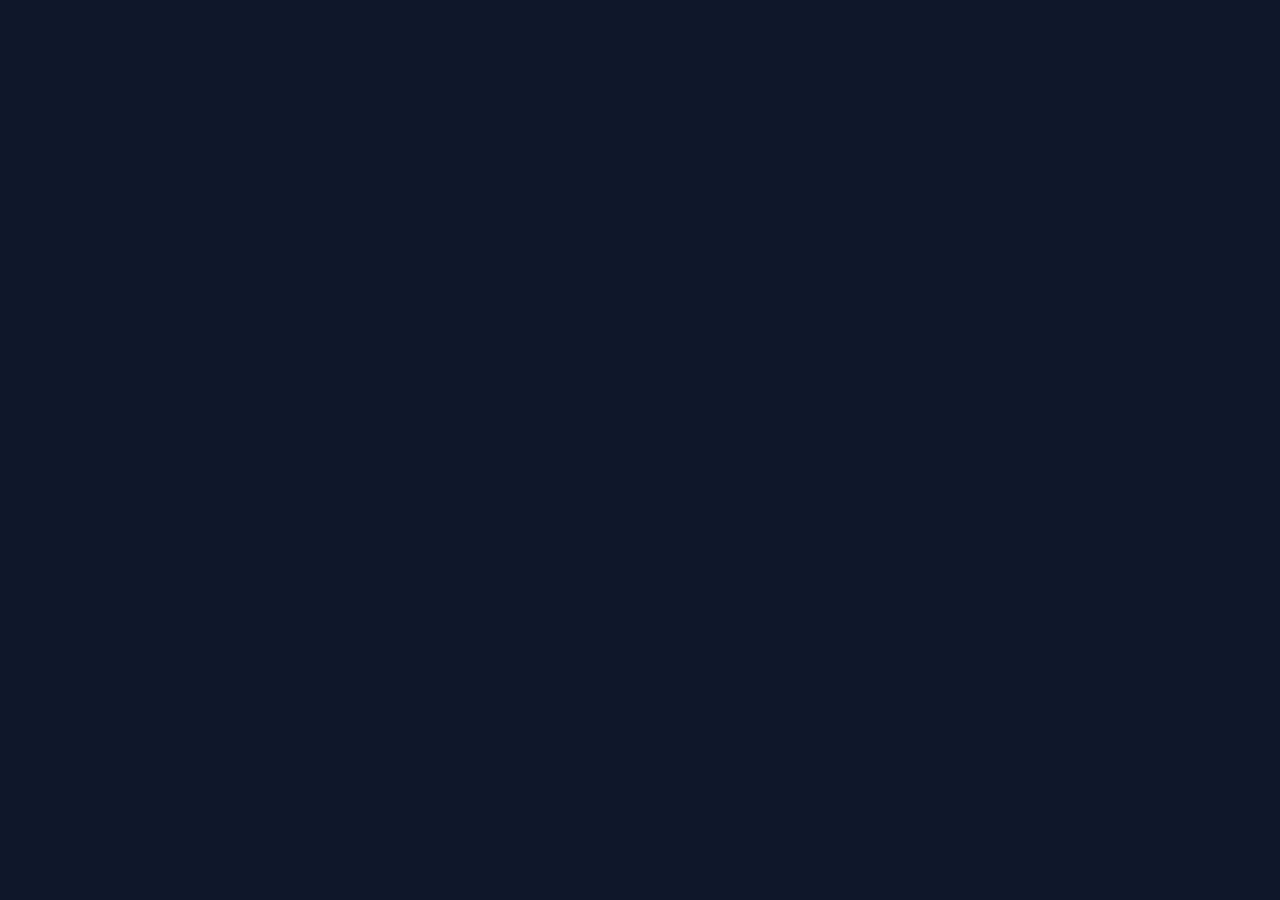
==== index.html @ af29a9bc "Update index.html" ====
<!DOCTYPE html>
<html lang="en">

<head>
    <meta charset="UTF-8">
    <meta name="viewport" content="width=device-width, initial-scale=1.0">
    <title>TechZone Pro Store | 2026 Edition</title>
    <!-- Google Fonts -->
    <link href="https://fonts.googleapis.com/css2?family=Inter:wght@300;400;600;800&display=swap" rel="stylesheet">
    
    <style>
        /* --- RESET & VARIABLES --- */
        :root {
            --primary: #38bdf8;
            --primary-dark: #0ea5e9;
            --bg-dark: #0f172a;
            --bg-card: #1e293b;
            --text-main: #f8fafc;
            --text-muted: #94a3b8;
            --danger: #ef4444;
            --success: #22c55e;
        }

        * {
            margin: 0;
            padding: 0;
            box-sizing: border-box;
            font-family: 'Inter', sans-serif;
        }

        body {
            background: var(--bg-dark);
            color: var(--text-main);
            line-height: 1.6;
        }

        /* --- HEADER --- */
        header {
            background: rgba(2, 6, 23, 0.95);
            padding: 15px 40px;
            display: flex;
            justify-content: space-between;
            align-items: center;
            position: sticky;
            top: 0;
            z-index: 1000;
            border-bottom: 1px solid #334155;
            backdrop-filter: blur(10px);
        }

        .logo {
            font-size: 28px;
            color: var(--primary);
            font-weight: 800;
            letter-spacing: -1px;
            text-transform: uppercase;
            cursor: pointer;
        }

        .nav-links {
            display: flex;
            gap: 20px;
        }

        nav button {
            background: none;
            border: none;
            color: var(--text-muted);
            font-size: 15px;
            cursor: pointer;
            transition: 0.3s;
            font-weight: 600;
        }

        nav button:hover, nav button.active {
            color: var(--primary);
        }

        .search-box {
            position: relative;
        }

        .search-box input {
            background: var(--bg-card);
            border: 1px solid #334155;
            padding: 10px 15px;
            border-radius: 20px;
            color: white;
            width: 250px;
            transition: 0.3s;
        }

        .search-box input:focus {
            outline: none;
            border-color: var(--primary);
            width: 300px;
        }

        .cart-icon {
            position: relative;
            cursor: pointer;
            font-size: 20px;
        }

        .cart-count {
            position: absolute;
            top: -8px;
            right: -10px;
            background: var(--primary);
            color: var(--bg-dark);
            font-size: 12px;
            font-weight: bold;
            padding: 2px 6px;
            border-radius: 50%;
        }

        /* --- CONTAINER --- */
        .container {
            padding: 40px;
            max-width: 1400px;
            margin: 0 auto;
        }

        .page {
            display: none;
            animation: fadeIn 0.5s ease;
        }

        .active {
            display: block;
        }

        @keyframes fadeIn {
            from { opacity: 0; transform: translateY(10px); }
            to { opacity: 1; transform: translateY(0); }
        }

        /* --- HERO SECTION --- */
        .hero {
            text-align: center;
            padding: 100px 20px;
            background: radial-gradient(circle at center, #1e293b 0%, #0f172a 70%);
            border-radius: 20px;
            margin-bottom: 40px;
        }

        .hero h1 {
            font-size: 60px;
            background: linear-gradient(to right, #38bdf8, #818cf8);
            -webkit-background-clip: text;
            -webkit-text-fill-color: transparent;
            margin-bottom: 20px;
        }

        .hero p {
            color: var(--text-muted);
            font-size: 18px;
            max-width: 600px;
            margin: 0 auto 30px;
        }

        .btn {
            background: var(--primary);
            color: var(--bg-dark);
            border: none;
            padding: 12px 30px;
            border-radius: 8px;
            cursor: pointer;
            font-weight: 700;
            font-size: 16px;
            transition: 0.3s;
            text-transform: uppercase;
        }

        .btn:hover {
            background: var(--primary-dark);
            transform: translateY(-2px);
            box-shadow: 0 10px 20px rgba(56, 189, 248, 0.2);
        }

        /* --- FILTERS --- */
        .filters {
            display: flex;
            gap: 15px;
            margin-bottom: 30px;
            justify-content: center;
            flex-wrap: wrap;
        }

        .filter-btn {
            background: var(--bg-card);
            border: 1px solid #334155;
            color: var(--text-muted);
            padding: 8px 20px;
            border-radius: 20px;
            cursor: pointer;
            transition: 0.3s;
        }

        .filter-btn:hover, .filter-btn.active {
            background: var(--primary);
            color: var(--bg-dark);
            border-color: var(--primary);
        }

        /* --- GRID & CARDS --- */
        .shop-grid {
            display: grid;
            grid-template-columns: repeat(auto-fill, minmax(280px, 1fr));
            gap: 30px;
        }

        .card {
            background: var(--bg-card);
            border-radius: 16px;
            overflow: hidden;
            border: 1px solid #334155;
            transition: 0.3s;
            position: relative;
            cursor: pointer;
        }

        .card:hover {
            transform: translateY(-10px);
            border-color: var(--primary);
            box-shadow: 0 20px 40px rgba(0,0,0,0.4);
        }

        .card-img-wrapper {
            height: 220px;
            overflow: hidden;
            background: #000;
        }

        .card img {
            width: 100%;
            height: 100%;
            object-fit: cover;
            transition: 0.5s;
        }

        .card:hover img {
            transform: scale(1.1);
        }

        .card-body {
            padding: 20px;
            text-align: left;
        }

        .card h3 {
            font-size: 18px;
            margin-bottom: 5px;
        }

        .card .category {
            font-size: 12px;
            color: var(--text-muted);
            text-transform: uppercase;
            letter-spacing: 1px;
            margin-bottom: 10px;
            display: block;
        }

        .card .price {
            color: var(--primary);
            font-size: 22px;
            font-weight: 700;
            margin-bottom: 15px;
            display: block;
        }

        .add-btn {
            width: 100%;
            padding: 10px;
            background: transparent;
            border: 1px solid var(--primary);
            color: var(--primary);
            border-radius: 8px;
            cursor: pointer;
            transition: 0.3s;
            font-weight: 600;
        }

        .add-btn:hover {
            background: var(--primary);
            color: var(--bg-dark);
        }

        /* --- CART PAGE --- */
        .cart-container {
            display: grid;
            grid-template-columns: 2fr 1fr;
            gap: 30px;
        }

        .cart-items {
            background: var(--bg-card);
            padding: 20px;
            border-radius: 12px;
        }

        .cart-item {
            display: flex;
            align-items: center;
            justify-content: space-between;
            padding: 15px 0;
            border-bottom: 1px solid #334155;
        }

        .cart-item:last-child {
            border-bottom: none;
        }

        .cart-item-info {
            display: flex;
            align-items: center;
            gap: 15px;
        }

        .cart-item-info img {
            width: 60px;
            height: 60px;
            object-fit: cover;
            border-radius: 8px;
        }

        .qty-controls {
            display: flex;
            align-items: center;
            gap: 10px;
            background: var(--bg-dark);
            padding: 5px;
            border-radius: 6px;
        }

        .qty-btn {
            background: var(--bg-card);
            border: none;
            color: white;
            width: 25px;
            height: 25px;
            border-radius: 4px;
            cursor: pointer;
        }

        .cart-summary {
            background: var(--bg-card);
            padding: 25px;
            border-radius: 12px;
            height: fit-content;
        }

        .summary-row {
            display: flex;
            justify-content: space-between;
            margin-bottom: 15px;
            font-size: 18px;
        }

        .total-row {
            font-size: 24px;
            font-weight: 800;
            color: var(--primary);
            border-top: 1px solid #334155;
            padding-top: 15px;
            margin-top: 15px;
        }

        /* --- CHECKOUT --- */
        .checkout-box {
            background: var(--bg-card);
            padding: 40px;
            border-radius: 16px;
            text-align: center;
            max-width: 500px;
            margin: 0 auto;
        }

        .qr-placeholder {
            width: 250px;
            height: 250px;
            background: white;
            margin: 20px auto;
            display: flex;
            align-items: center;
            justify-content: center;
            color: black;
            font-weight: bold;
            border-radius: 10px;
        }

        /* --- FORMS --- */
        .form-box {
            max-width: 400px;
            margin: 0 auto;
            background: var(--bg-card);
            padding: 40px;
            border-radius: 16px;
        }

        .form-box input {
            width: 100%;
            padding: 12px;
            margin: 10px 0;
            background: var(--bg-dark);
            border: 1px solid #334155;
            border-radius: 8px;
            color: white;
        }

        .form-box input:focus {
            outline: none;
            border-color: var(--primary);
        }

        /* --- FOOTER --- */
        footer {
            margin-top: 80px;
            background: #020617;
            padding: 60px 40px;
            border-top: 1px solid #334155;
        }

        .footer-content {
            display: grid;
            grid-template-columns: repeat(auto-fit, minmax(200px, 1fr));
            gap: 40px;
            max-width: 1400px;
            margin: 0 auto;
        }

        .footer-col h4 {
            color: var(--primary);
            margin-bottom: 20px;
        }

        .footer-col p, .footer-col a {
            color: var(--text-muted);
            margin-bottom: 10px;
            display: block;
            text-decoration: none;
        }

        .footer-col a:hover {
            color: var(--primary);
        }

        /* --- TOAST NOTIFICATION --- */
        .toast {
            position: fixed;
            bottom: 20px;
            right: 20px;
            background: var(--success);
            color: white;
            padding: 15px 25px;
            border-radius: 8px;
            box-shadow: 0 5px 15px rgba(0,0,0,0.3);
            transform: translateY(100px);
            transition: 0.3s;
            z-index: 2000;
        }

        .toast.show {
            transform: translateY(0);
        }

        /* --- PRODUCT MODAL --- */
        .modal {
            display: none;
            position: fixed;
            z-index: 2000;
            left: 0;
            top: 0;
            width: 100%;
            height: 100%;
            background-color: rgba(0,0,0,0.8);
            align-items: center;
            justify-content: center;
        }

        .modal-content {
            background: var(--bg-card);
            padding: 40px;
            border-radius: 16px;
            max-width: 800px;
            width: 90%;
            display: flex;
            gap: 30px;
            position: relative;
        }

        .close-modal {
            position: absolute;
            top: 15px;
            right: 20px;
            font-size: 30px;
            cursor: pointer;
            color: var(--text-muted);
        }

        .modal-img {
            width: 50%;
            height: 400px;
            object-fit: cover;
            border-radius: 12px;
        }

        .modal-info {
            width: 50%;
            display: flex;
            flex-direction: column;
            justify-content: center;
        }

        .modal-info h2 {
            font-size: 32px;
            margin-bottom: 10px;
        }

        .modal-info .price {
            font-size: 28px;
            color: var(--primary);
            font-weight: 700;
            margin-bottom: 20px;
        }

        .modal-info p {
            color: var(--text-muted);
            margin-bottom: 30px;
            line-height: 1.8;
        }

        /* --- RESPONSIVE --- */
        @media(max-width: 768px) {
            header {
                flex-direction: column;
                gap: 15px;
            }
            
            .nav-links {
                flex-wrap: wrap;
                justify-content: center;
            }

            .cart-container {
                grid
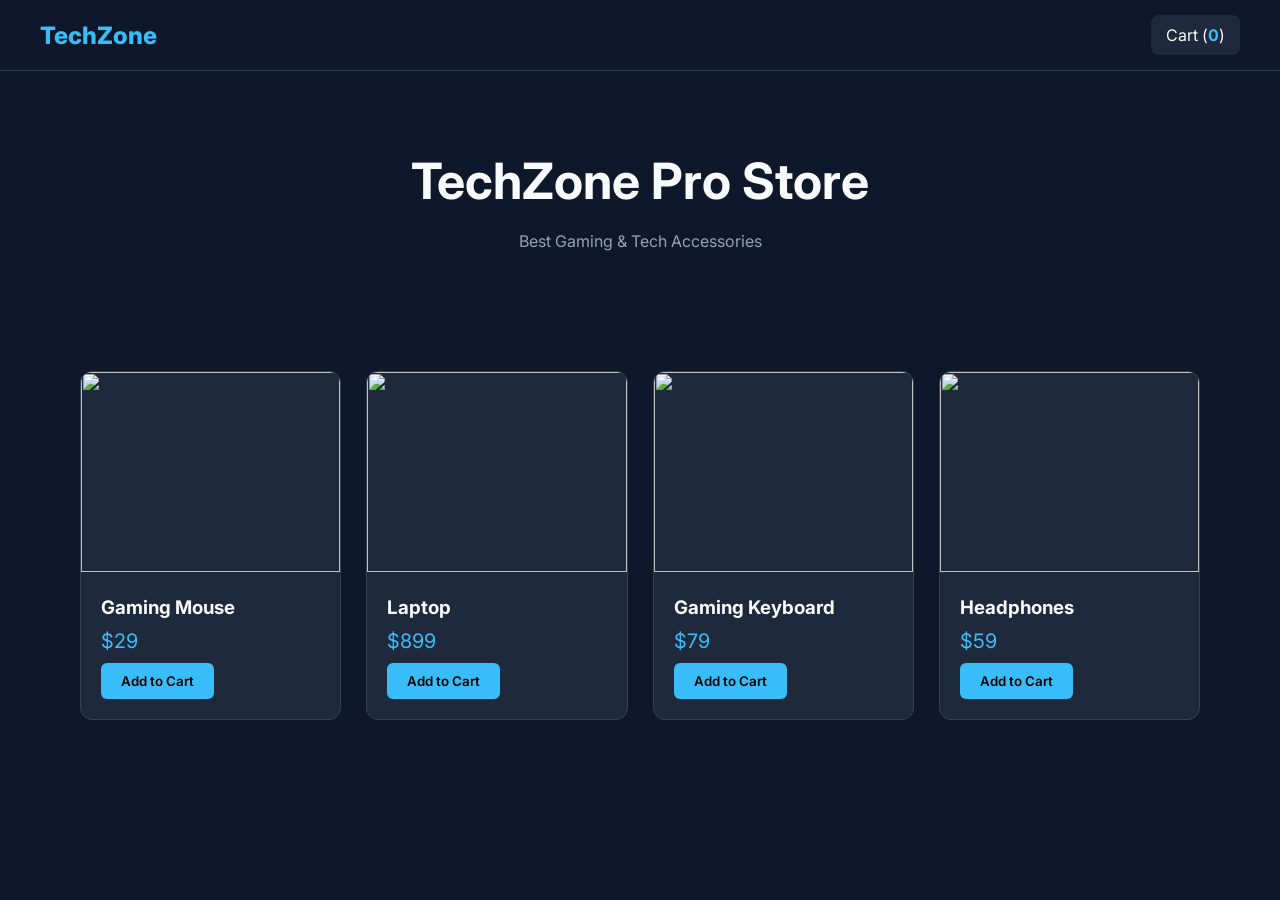
==== commit be941941: "Update index.html" ====
--- a/index.html
+++ b/index.html
@@ -1,547 +1,278 @@
 <!DOCTYPE html>
 <html lang="en">
-
 <head>
-    <meta charset="UTF-8">
-    <meta name="viewport" content="width=device-width, initial-scale=1.0">
-    <title>TechZone Pro Store | 2026 Edition</title>
-    <!-- Google Fonts -->
-    <link href="https://fonts.googleapis.com/css2?family=Inter:wght@300;400;600;800&display=swap" rel="stylesheet">
-    
-    <style>
-        /* --- RESET & VARIABLES --- */
-        :root {
-            --primary: #38bdf8;
-            --primary-dark: #0ea5e9;
-            --bg-dark: #0f172a;
-            --bg-card: #1e293b;
-            --text-main: #f8fafc;
-            --text-muted: #94a3b8;
-            --danger: #ef4444;
-            --success: #22c55e;
-        }
-
-        * {
-            margin: 0;
-            padding: 0;
-            box-sizing: border-box;
-            font-family: 'Inter', sans-serif;
-        }
-
-        body {
-            background: var(--bg-dark);
-            color: var(--text-main);
-            line-height: 1.6;
-        }
-
-        /* --- HEADER --- */
-        header {
-            background: rgba(2, 6, 23, 0.95);
-            padding: 15px 40px;
-            display: flex;
-            justify-content: space-between;
-            align-items: center;
-            position: sticky;
-            top: 0;
-            z-index: 1000;
-            border-bottom: 1px solid #334155;
-            backdrop-filter: blur(10px);
-        }
-
-        .logo {
-            font-size: 28px;
-            color: var(--primary);
-            font-weight: 800;
-            letter-spacing: -1px;
-            text-transform: uppercase;
-            cursor: pointer;
-        }
-
-        .nav-links {
-            display: flex;
-            gap: 20px;
-        }
-
-        nav button {
-            background: none;
-            border: none;
-            color: var(--text-muted);
-            font-size: 15px;
-            cursor: pointer;
-            transition: 0.3s;
-            font-weight: 600;
-        }
-
-        nav button:hover, nav button.active {
-            color: var(--primary);
-        }
-
-        .search-box {
-            position: relative;
-        }
-
-        .search-box input {
-            background: var(--bg-card);
-            border: 1px solid #334155;
-            padding: 10px 15px;
-            border-radius: 20px;
-            color: white;
-            width: 250px;
-            transition: 0.3s;
-        }
-
-        .search-box input:focus {
-            outline: none;
-            border-color: var(--primary);
-            width: 300px;
-        }
-
-        .cart-icon {
-            position: relative;
-            cursor: pointer;
-            font-size: 20px;
-        }
-
-        .cart-count {
-            position: absolute;
-            top: -8px;
-            right: -10px;
-            background: var(--primary);
-            color: var(--bg-dark);
-            font-size: 12px;
-            font-weight: bold;
-            padding: 2px 6px;
-            border-radius: 50%;
-        }
-
-        /* --- CONTAINER --- */
-        .container {
-            padding: 40px;
-            max-width: 1400px;
-            margin: 0 auto;
-        }
-
-        .page {
-            display: none;
-            animation: fadeIn 0.5s ease;
-        }
-
-        .active {
-            display: block;
-        }
-
-        @keyframes fadeIn {
-            from { opacity: 0; transform: translateY(10px); }
-            to { opacity: 1; transform: translateY(0); }
-        }
-
-        /* --- HERO SECTION --- */
-        .hero {
-            text-align: center;
-            padding: 100px 20px;
-            background: radial-gradient(circle at center, #1e293b 0%, #0f172a 70%);
-            border-radius: 20px;
-            margin-bottom: 40px;
-        }
-
-        .hero h1 {
-            font-size: 60px;
-            background: linear-gradient(to right, #38bdf8, #818cf8);
-            -webkit-background-clip: text;
-            -webkit-text-fill-color: transparent;
-            margin-bottom: 20px;
-        }
-
-        .hero p {
-            color: var(--text-muted);
-            font-size: 18px;
-            max-width: 600px;
-            margin: 0 auto 30px;
-        }
-
-        .btn {
-            background: var(--primary);
-            color: var(--bg-dark);
-            border: none;
-            padding: 12px 30px;
-            border-radius: 8px;
-            cursor: pointer;
-            font-weight: 700;
-            font-size: 16px;
-            transition: 0.3s;
-            text-transform: uppercase;
-        }
-
-        .btn:hover {
-            background: var(--primary-dark);
-            transform: translateY(-2px);
-            box-shadow: 0 10px 20px rgba(56, 189, 248, 0.2);
-        }
-
-        /* --- FILTERS --- */
-        .filters {
-            display: flex;
-            gap: 15px;
-            margin-bottom: 30px;
-            justify-content: center;
-            flex-wrap: wrap;
-        }
-
-        .filter-btn {
-            background: var(--bg-card);
-            border: 1px solid #334155;
-            color: var(--text-muted);
-            padding: 8px 20px;
-            border-radius: 20px;
-            cursor: pointer;
-            transition: 0.3s;
-        }
-
-        .filter-btn:hover, .filter-btn.active {
-            background: var(--primary);
-            color: var(--bg-dark);
-            border-color: var(--primary);
-        }
-
-        /* --- GRID & CARDS --- */
-        .shop-grid {
-            display: grid;
-            grid-template-columns: repeat(auto-fill, minmax(280px, 1fr));
-            gap: 30px;
-        }
-
-        .card {
-            background: var(--bg-card);
-            border-radius: 16px;
-            overflow: hidden;
-            border: 1px solid #334155;
-            transition: 0.3s;
-            position: relative;
-            cursor: pointer;
-        }
-
-        .card:hover {
-            transform: translateY(-10px);
-            border-color: var(--primary);
-            box-shadow: 0 20px 40px rgba(0,0,0,0.4);
-        }
-
-        .card-img-wrapper {
-            height: 220px;
-            overflow: hidden;
-            background: #000;
-        }
-
-        .card img {
-            width: 100%;
-            height: 100%;
-            object-fit: cover;
-            transition: 0.5s;
-        }
-
-        .card:hover img {
-            transform: scale(1.1);
-        }
-
-        .card-body {
-            padding: 20px;
-            text-align: left;
-        }
-
-        .card h3 {
-            font-size: 18px;
-            margin-bottom: 5px;
-        }
-
-        .card .category {
-            font-size: 12px;
-            color: var(--text-muted);
-            text-transform: uppercase;
-            letter-spacing: 1px;
-            margin-bottom: 10px;
-            display: block;
-        }
-
-        .card .price {
-            color: var(--primary);
-            font-size: 22px;
-            font-weight: 700;
-            margin-bottom: 15px;
-            display: block;
-        }
-
-        .add-btn {
-            width: 100%;
-            padding: 10px;
-            background: transparent;
-            border: 1px solid var(--primary);
-            color: var(--primary);
-            border-radius: 8px;
-            cursor: pointer;
-            transition: 0.3s;
-            font-weight: 600;
-        }
-
-        .add-btn:hover {
-            background: var(--primary);
-            color: var(--bg-dark);
-        }
-
-        /* --- CART PAGE --- */
-        .cart-container {
-            display: grid;
-            grid-template-columns: 2fr 1fr;
-            gap: 30px;
-        }
-
-        .cart-items {
-            background: var(--bg-card);
-            padding: 20px;
-            border-radius: 12px;
-        }
-
-        .cart-item {
-            display: flex;
-            align-items: center;
-            justify-content: space-between;
-            padding: 15px 0;
-            border-bottom: 1px solid #334155;
-        }
-
-        .cart-item:last-child {
-            border-bottom: none;
-        }
-
-        .cart-item-info {
-            display: flex;
-            align-items: center;
-            gap: 15px;
-        }
-
-        .cart-item-info img {
-            width: 60px;
-            height: 60px;
-            object-fit: cover;
-            border-radius: 8px;
-        }
-
-        .qty-controls {
-            display: flex;
-            align-items: center;
-            gap: 10px;
-            background: var(--bg-dark);
-            padding: 5px;
-            border-radius: 6px;
-        }
-
-        .qty-btn {
-            background: var(--bg-card);
-            border: none;
-            color: white;
-            width: 25px;
-            height: 25px;
-            border-radius: 4px;
-            cursor: pointer;
-        }
-
-        .cart-summary {
-            background: var(--bg-card);
-            padding: 25px;
-            border-radius: 12px;
-            height: fit-content;
-        }
-
-        .summary-row {
-            display: flex;
-            justify-content: space-between;
-            margin-bottom: 15px;
-            font-size: 18px;
-        }
-
-        .total-row {
-            font-size: 24px;
-            font-weight: 800;
-            color: var(--primary);
-            border-top: 1px solid #334155;
-            padding-top: 15px;
-            margin-top: 15px;
-        }
-
-        /* --- CHECKOUT --- */
-        .checkout-box {
-            background: var(--bg-card);
-            padding: 40px;
-            border-radius: 16px;
-            text-align: center;
-            max-width: 500px;
-            margin: 0 auto;
-        }
-
-        .qr-placeholder {
-            width: 250px;
-            height: 250px;
-            background: white;
-            margin: 20px auto;
-            display: flex;
-            align-items: center;
-            justify-content: center;
-            color: black;
-            font-weight: bold;
-            border-radius: 10px;
-        }
-
-        /* --- FORMS --- */
-        .form-box {
-            max-width: 400px;
-            margin: 0 auto;
-            background: var(--bg-card);
-            padding: 40px;
-            border-radius: 16px;
-        }
-
-        .form-box input {
-            width: 100%;
-            padding: 12px;
-            margin: 10px 0;
-            background: var(--bg-dark);
-            border: 1px solid #334155;
-            border-radius: 8px;
-            color: white;
-        }
-
-        .form-box input:focus {
-            outline: none;
-            border-color: var(--primary);
-        }
-
-        /* --- FOOTER --- */
-        footer {
-            margin-top: 80px;
-            background: #020617;
-            padding: 60px 40px;
-            border-top: 1px solid #334155;
-        }
-
-        .footer-content {
-            display: grid;
-            grid-template-columns: repeat(auto-fit, minmax(200px, 1fr));
-            gap: 40px;
-            max-width: 1400px;
-            margin: 0 auto;
-        }
-
-        .footer-col h4 {
-            color: var(--primary);
-            margin-bottom: 20px;
-        }
-
-        .footer-col p, .footer-col a {
-            color: var(--text-muted);
-            margin-bottom: 10px;
-            display: block;
-            text-decoration: none;
-        }
-
-        .footer-col a:hover {
-            color: var(--primary);
-        }
-
-        /* --- TOAST NOTIFICATION --- */
-        .toast {
-            position: fixed;
-            bottom: 20px;
-            right: 20px;
-            background: var(--success);
-            color: white;
-            padding: 15px 25px;
-            border-radius: 8px;
-            box-shadow: 0 5px 15px rgba(0,0,0,0.3);
-            transform: translateY(100px);
-            transition: 0.3s;
-            z-index: 2000;
-        }
-
-        .toast.show {
-            transform: translateY(0);
-        }
-
-        /* --- PRODUCT MODAL --- */
-        .modal {
-            display: none;
-            position: fixed;
-            z-index: 2000;
-            left: 0;
-            top: 0;
-            width: 100%;
-            height: 100%;
-            background-color: rgba(0,0,0,0.8);
-            align-items: center;
-            justify-content: center;
-        }
-
-        .modal-content {
-            background: var(--bg-card);
-            padding: 40px;
-            border-radius: 16px;
-            max-width: 800px;
-            width: 90%;
-            display: flex;
-            gap: 30px;
-            position: relative;
-        }
-
-        .close-modal {
-            position: absolute;
-            top: 15px;
-            right: 20px;
-            font-size: 30px;
-            cursor: pointer;
-            color: var(--text-muted);
-        }
-
-        .modal-img {
-            width: 50%;
-            height: 400px;
-            object-fit: cover;
-            border-radius: 12px;
-        }
-
-        .modal-info {
-            width: 50%;
-            display: flex;
-            flex-direction: column;
-            justify-content: center;
-        }
-
-        .modal-info h2 {
-            font-size: 32px;
-            margin-bottom: 10px;
-        }
-
-        .modal-info .price {
-            font-size: 28px;
-            color: var(--primary);
-            font-weight: 700;
-            margin-bottom: 20px;
-        }
-
-        .modal-info p {
-            color: var(--text-muted);
-            margin-bottom: 30px;
-            line-height: 1.8;
-        }
-
-        /* --- RESPONSIVE --- */
-        @media(max-width: 768px) {
-            header {
-                flex-direction: column;
-                gap: 15px;
-            }
-            
-            .nav-links {
-                flex-wrap: wrap;
-                justify-content: center;
-            }
-
-            .cart-container {
-                grid
+<meta charset="UTF-8">
+<meta name="viewport" content="width=device-width, initial-scale=1.0">
+<title>TechZone Pro Store</title>
+
+<link href="https://fonts.googleapis.com/css2?family=Inter:wght@300;400;600;800&display=swap" rel="stylesheet">
+
+<style>
+
+:root{
+--primary:#38bdf8;
+--bg-dark:#0f172a;
+--bg-card:#1e293b;
+--border:#334155;
+--text:#f8fafc;
+}
+
+*{
+margin:0;
+padding:0;
+box-sizing:border-box;
+font-family:Inter,sans-serif;
+}
+
+body{
+background:var(--bg-dark);
+color:var(--text);
+}
+
+/* HEADER */
+
+header{
+display:flex;
+justify-content:space-between;
+align-items:center;
+padding:15px 40px;
+border-bottom:1px solid var(--border);
+}
+
+.logo{
+font-size:24px;
+font-weight:800;
+color:var(--primary);
+}
+
+.cart{
+background:var(--bg-card);
+padding:10px 15px;
+border-radius:8px;
+cursor:pointer;
+}
+
+.cart span{
+color:var(--primary);
+font-weight:bold;
+}
+
+/* HERO */
+
+.hero{
+text-align:center;
+padding:80px 20px;
+}
+
+.hero h1{
+font-size:50px;
+margin-bottom:20px;
+}
+
+.hero p{
+color:#94a3b8;
+}
+
+/* PRODUCTS */
+
+.container{
+padding:40px;
+max-width:1200px;
+margin:auto;
+}
+
+.grid{
+display:grid;
+grid-template-columns:repeat(auto-fit,minmax(250px,1fr));
+gap:25px;
+}
+
+.card{
+background:var(--bg-card);
+border-radius:12px;
+overflow:hidden;
+border:1px solid var(--border);
+}
+
+.card img{
+width:100%;
+height:200px;
+object-fit:cover;
+}
+
+.card-body{
+padding:20px;
+}
+
+.card h3{
+margin-bottom:10px;
+}
+
+.price{
+color:var(--primary);
+font-size:20px;
+margin-bottom:10px;
+display:block;
+}
+
+button{
+background:var(--primary);
+border:none;
+padding:10px 20px;
+border-radius:6px;
+cursor:pointer;
+font-weight:600;
+}
+
+button:hover{
+opacity:.8;
+}
+
+/* CART MODAL */
+
+.cart-modal{
+position:fixed;
+top:0;
+right:-400px;
+width:350px;
+height:100%;
+background:#020617;
+padding:20px;
+transition:.4s;
+overflow:auto;
+}
+
+.cart-modal.active{
+right:0;
+}
+
+.cart-item{
+display:flex;
+justify-content:space-between;
+margin-bottom:15px;
+border-bottom:1px solid var(--border);
+padding-bottom:10px;
+}
+
+.total{
+margin-top:20px;
+font-size:18px;
+font-weight:bold;
+}
+
+</style>
+</head>
+
+<body>
+
+<header>
+<div class="logo">TechZone</div>
+<div class="cart" onclick="toggleCart()">Cart (<span id="cart-count">0</span>)</div>
+</header>
+
+<section class="hero">
+<h1>TechZone Pro Store</h1>
+<p>Best Gaming & Tech Accessories</p>
+</section>
+
+<div class="container">
+
+<div class="grid" id="products">
+
+<div class="card">
+<img src="https://images.unsplash.com/photo-1587202372775-e229f172b9d7">
+<div class="card-body">
+<h3>Gaming Mouse</h3>
+<span class="price">$29</span>
+<button onclick="addToCart('Gaming Mouse',29)">Add to Cart</button>
+</div>
+</div>
+
+<div class="card">
+<img src="https://images.unsplash.com/photo-1517336714731-489689fd1ca8">
+<div class="card-body">
+<h3>Laptop</h3>
+<span class="price">$899</span>
+<button onclick="addToCart('Laptop',899)">Add to Cart</button>
+</div>
+</div>
+
+<div class="card">
+<img src="https://images.unsplash.com/photo-1580894908361-967195033215">
+<div class="card-body">
+<h3>Gaming Keyboard</h3>
+<span class="price">$79</span>
+<button onclick="addToCart('Keyboard',79)">Add to Cart</button>
+</div>
+</div>
+
+<div class="card">
+<img src="https://images.unsplash.com/photo-1518444028785-8fbcd101ebb9">
+<div class="card-body">
+<h3>Headphones</h3>
+<span class="price">$59</span>
+<button onclick="addToCart('Headphones',59)">Add to Cart</button>
+</div>
+</div>
+
+</div>
+
+</div>
+
+<div class="cart-modal" id="cart">
+
+<h2>Your Cart</h2>
+
+<div id="cart-items"></div>
+
+<div class="total">
+Total: $<span id="total">0</span>
+</div>
+
+</div>
+
+<script>
+
+let cart=[]
+let total=0
+
+function toggleCart(){
+document.getElementById("cart").classList.toggle("active")
+}
+
+function addToCart(name,price){
+
+cart.push({name,price})
+total+=price
+
+document.getElementById("cart-count").innerText=cart.length
+
+renderCart()
+
+}
+
+function renderCart(){
+
+let cartItems=document.getElementById("cart-items")
+
+cartItems.innerHTML=""
+
+cart.forEach(item=>{
+
+cartItems.innerHTML+=`
+<div class="cart-item">
+<span>${item.name}</span>
+<span>$${item.price}</span>
+</div>
+`
+
+})
+
+document.getElementById("total").innerText=total
+
+}
+
+</script>
+
+</body>
+</html>
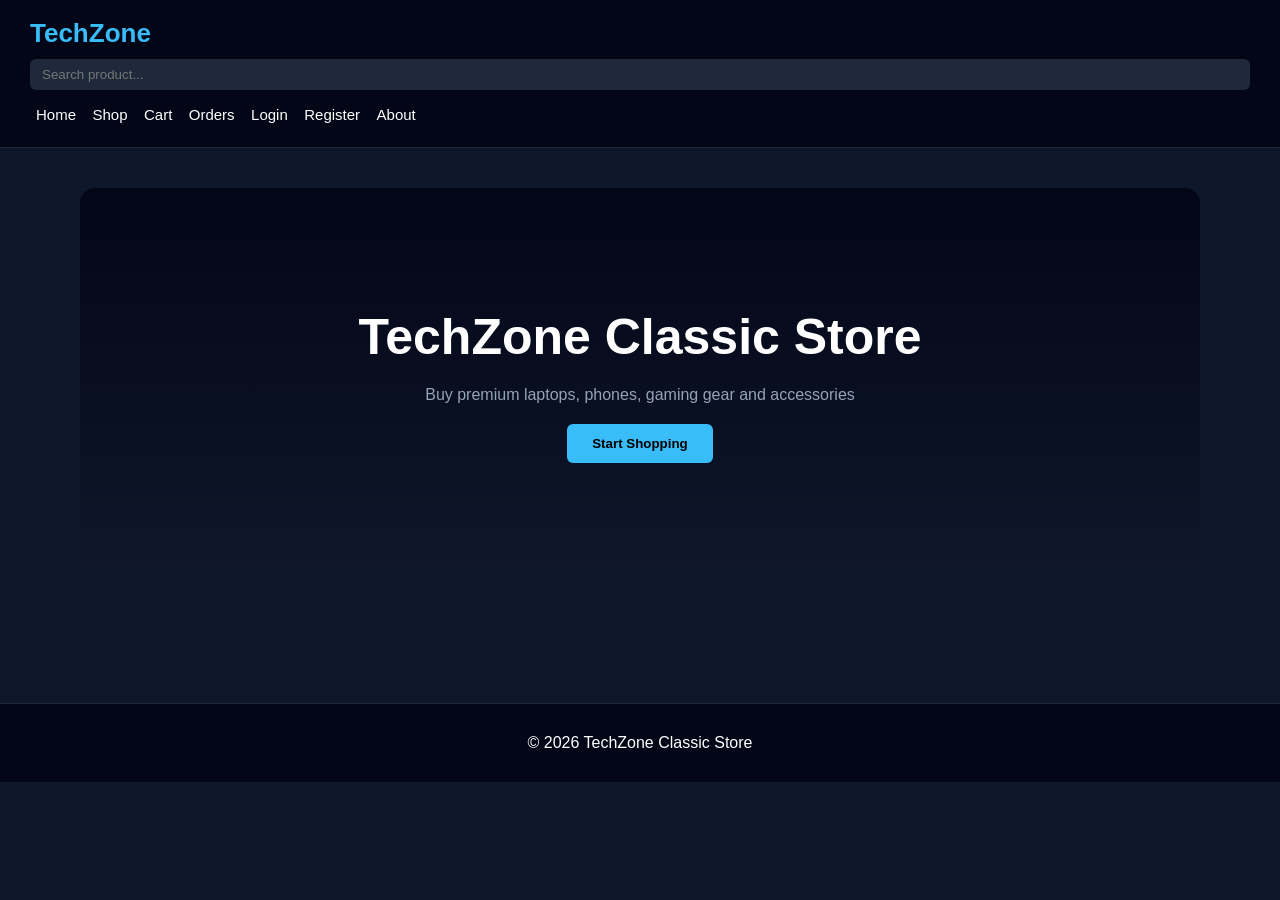
==== commit 46e9223c: "Update index.html" ====
--- a/index.html
+++ b/index.html
@@ -1,79 +1,66 @@
 <!DOCTYPE html>
 <html lang="en">
 <head>
+
 <meta charset="UTF-8">
 <meta name="viewport" content="width=device-width, initial-scale=1.0">
-<title>TechZone Pro Store</title>
-
-<link href="https://fonts.googleapis.com/css2?family=Inter:wght@300;400;600;800&display=swap" rel="stylesheet">
+
+<title>TechZone Classic Store</title>
 
 <style>
-
-:root{
---primary:#38bdf8;
---bg-dark:#0f172a;
---bg-card:#1e293b;
---border:#334155;
---text:#f8fafc;
-}
 
 *{
 margin:0;
 padding:0;
 box-sizing:border-box;
-font-family:Inter,sans-serif;
+font-family:Segoe UI,Arial;
 }
 
 body{
-background:var(--bg-dark);
-color:var(--text);
+background:#0f172a;
+color:white;
 }
 
 /* HEADER */
 
 header{
+background:#020617;
+padding:18px 30px;
 display:flex;
 justify-content:space-between;
 align-items:center;
-padding:15px 40px;
-border-bottom:1px solid var(--border);
+flex-wrap:wrap;
+border-bottom:1px solid #1e293b;
 }
 
 .logo{
-font-size:24px;
-font-weight:800;
-color:var(--primary);
-}
-
-.cart{
-background:var(--bg-card);
-padding:10px 15px;
-border-radius:8px;
+font-size:26px;
+font-weight:bold;
+color:#38bdf8;
+}
+
+nav button{
+background:none;
+border:none;
+color:white;
+margin:6px;
+font-size:15px;
 cursor:pointer;
 }
 
-.cart span{
-color:var(--primary);
-font-weight:bold;
-}
-
-/* HERO */
-
-.hero{
-text-align:center;
-padding:80px 20px;
-}
-
-.hero h1{
-font-size:50px;
-margin-bottom:20px;
-}
-
-.hero p{
-color:#94a3b8;
-}
-
-/* PRODUCTS */
+nav button:hover{
+color:#38bdf8;
+}
+
+.search{
+padding:8px 12px;
+border-radius:6px;
+border:none;
+background:#1e293b;
+color:white;
+}
+
+/* CONTAINER */
 
 .container{
 padding:40px;
@@ -81,194 +68,546 @@
 margin:auto;
 }
 
-.grid{
+.page{
+display:none;
+}
+
+.active{
+display:block;
+}
+
+/* HERO */
+
+.hero{
+text-align:center;
+padding:120px 20px;
+background:linear-gradient(180deg,#020617,#0f172a);
+border-radius:15px;
+}
+
+.hero h1{
+font-size:50px;
+}
+
+.hero p{
+color:#94a3b8;
+margin-top:20px;
+}
+
+.btn{
+background:#38bdf8;
+border:none;
+padding:12px 25px;
+border-radius:6px;
+cursor:pointer;
+font-weight:bold;
+margin-top:20px;
+}
+
+.btn:hover{
+background:#0ea5e9;
+}
+
+/* SHOP GRID */
+
+.shop-grid{
 display:grid;
-grid-template-columns:repeat(auto-fit,minmax(250px,1fr));
+grid-template-columns:repeat(auto-fit,minmax(230px,1fr));
 gap:25px;
-}
+margin-top:30px;
+}
+
+/* CARD */
 
 .card{
-background:var(--bg-card);
+background:#020617;
 border-radius:12px;
-overflow:hidden;
-border:1px solid var(--border);
+padding:15px;
+text-align:center;
+border:1px solid #1e293b;
+transition:0.3s;
+}
+
+.card:hover{
+transform:translateY(-5px);
+border-color:#38bdf8;
 }
 
 .card img{
 width:100%;
 height:200px;
 object-fit:cover;
-}
-
-.card-body{
-padding:20px;
+border-radius:8px;
 }
 
 .card h3{
-margin-bottom:10px;
+margin-top:10px;
+font-size:18px;
 }
 
 .price{
-color:var(--primary);
+color:#38bdf8;
 font-size:20px;
-margin-bottom:10px;
-display:block;
-}
-
-button{
-background:var(--primary);
-border:none;
-padding:10px 20px;
-border-radius:6px;
-cursor:pointer;
-font-weight:600;
-}
-
-button:hover{
-opacity:.8;
-}
-
-/* CART MODAL */
-
-.cart-modal{
-position:fixed;
-top:0;
-right:-400px;
-width:350px;
-height:100%;
+margin:10px 0;
+}
+
+/* CART */
+
+.cart-item{
 background:#020617;
-padding:20px;
-transition:.4s;
-overflow:auto;
-}
-
-.cart-modal.active{
-right:0;
-}
-
-.cart-item{
+padding:15px;
+margin:10px 0;
+border-radius:10px;
 display:flex;
 justify-content:space-between;
-margin-bottom:15px;
-border-bottom:1px solid var(--border);
-padding-bottom:10px;
-}
-
-.total{
-margin-top:20px;
-font-size:18px;
-font-weight:bold;
+align-items:center;
+border:1px solid #1e293b;
+flex-wrap:wrap;
+}
+
+.cart-buttons button{
+margin:3px;
+padding:5px 10px;
+}
+
+/* INPUT */
+
+input{
+padding:10px;
+margin:10px 0;
+width:100%;
+border:none;
+border-radius:6px;
+background:#1e293b;
+color:white;
+}
+
+/* QR */
+
+.qr{
+text-align:center;
+margin-top:30px;
+}
+
+.qr img{
+width:200px;
+}
+
+/* FOOTER */
+
+footer{
+margin-top:80px;
+background:#020617;
+padding:30px;
+text-align:center;
+border-top:1px solid #1e293b;
+}
+
+/* MOBILE */
+
+@media(max-width:700px){
+
+.hero h1{
+font-size:35px;
+}
+
+header{
+flex-direction:column;
+align-items:flex-start;
+}
+
 }
 
 </style>
+
 </head>
 
 <body>
 
+
 <header>
+
 <div class="logo">TechZone</div>
-<div class="cart" onclick="toggleCart()">Cart (<span id="cart-count">0</span>)</div>
+
+<input class="search" placeholder="Search product..." onkeyup="searchProduct(this.value)">
+
+<nav>
+
+<button onclick="showPage('home')">Home</button>
+<button onclick="showPage('shop')">Shop</button>
+<button onclick="showPage('cart')">Cart</button>
+<button onclick="showPage('orders')">Orders</button>
+<button onclick="showPage('login')">Login</button>
+<button onclick="showPage('register')">Register</button>
+<button onclick="showPage('about')">About</button>
+
+</nav>
+
 </header>
 
-<section class="hero">
-<h1>TechZone Pro Store</h1>
-<p>Best Gaming & Tech Accessories</p>
-</section>
 
 <div class="container">
 
-<div class="grid" id="products">
+
+<!-- HOME -->
+
+<div id="home" class="page active">
+
+<div class="hero">
+
+<h1>TechZone Classic Store</h1>
+
+<p>Buy premium laptops, phones, gaming gear and accessories</p>
+
+<button class="btn" onclick="showPage('shop')">Start Shopping</button>
+
+</div>
+
+</div>
+
+
+<!-- SHOP -->
+
+<div id="shop" class="page">
+
+<h2>Tech Products</h2>
+
+<div id="productGrid" class="shop-grid"></div>
+
+</div>
+
+
+<!-- CART -->
+
+<div id="cart" class="page">
+
+<h2>Your Cart</h2>
+
+<div id="cartItems"></div>
+
+<h3 id="total"></h3>
+
+<br>
+
+<button class="btn" onclick="goCheckout()">Checkout</button>
+
+</div>
+
+
+<!-- CHECKOUT -->
+
+<div id="checkout" class="page">
+
+<h2>Checkout</h2>
+
+<p>Scan QR Code To Pay</p>
+
+<div class="qr">
+
+<img src="https://api.qrserver.com/v1/create-qr-code/?size=200x200&data=TechZonePayment">
+
+</div>
+
+<button class="btn" onclick="placeOrder()">Payment Done</button>
+
+</div>
+
+
+<!-- ORDERS -->
+
+<div id="orders" class="page">
+
+<h2>Your Orders</h2>
+
+<div id="orderList"></div>
+
+</div>
+
+
+<!-- LOGIN -->
+
+<div id="login" class="page">
+
+<h2>Login</h2>
+
+<input placeholder="Email">
+<input type="password" placeholder="Password">
+
+<button class="btn" onclick="login()">Login</button>
+
+</div>
+
+
+<!-- REGISTER -->
+
+<div id="register" class="page">
+
+<h2>Create Account</h2>
+
+<input placeholder="Name">
+<input placeholder="Email">
+<input placeholder="Password">
+
+<button class="btn" onclick="register()">Register</button>
+
+</div>
+
+
+<!-- ABOUT -->
+
+<div id="about" class="page">
+
+<h2>About TechZone</h2>
+
+<p>
+
+TechZone Classic is a modern electronics store where you can buy
+phones, gaming laptops, VR gear, accessories and high performance gadgets.
+
+</p>
+
+</div>
+
+
+</div>
+
+
+<footer>
+
+<p>© 2026 TechZone Classic Store</p>
+
+</footer>
+
+
+<script>
+
+/* PRODUCTS */
+
+let products=[
+
+{name:"iPhone 15",price:999,img:"https://images.unsplash.com/photo-1511707171634-5f897ff02aa9?auto=format&fit=crop&w=800&q=80"},
+{name:"MacBook Pro",price:1999,img:"https://images.unsplash.com/photo-1517336714731-489689fd1ca8?auto=format&fit=crop&w=800&q=80"},
+{name:"Gaming Laptop",price:1499,img:"https://images.unsplash.com/photo-1606813909023-0f2e29e7c8e6?auto=format&fit=crop&w=800&q=80"},
+{name:"Smart Watch",price:299,img:"https://images.unsplash.com/photo-1518444065439-e933c06ce9cd?auto=format&fit=crop&w=800&q=80"},
+{name:"Headphones",price:199,img:"https://images.unsplash.com/photo-1580894908361-967195033215?auto=format&fit=crop&w=800&q=80"},
+{name:"Mechanical Keyboard",price:129,img:"https://images.unsplash.com/photo-1593640408182-31c70c8268f5?auto=format&fit=crop&w=800&q=80"},
+{name:"Gaming Mouse",price:79,img:"https://images.unsplash.com/photo-1612287230202-1ff1d85d1bdf?auto=format&fit=crop&w=800&q=80"},
+{name:"Tablet",price:499,img:"https://images.unsplash.com/photo-1587614382346-ac9b2e5e3c40?auto=format&fit=crop&w=800&q=80"},
+{name:"Monitor",price:399,img:"https://images.unsplash.com/photo-1587829741301-dc798b83add3?auto=format&fit=crop&w=800&q=80"},
+{name:"VR Headset",price:599,img:"https://images.unsplash.com/photo-1593508512255-86ab42a8e620?auto=format&fit=crop&w=800&q=80"}
+
+]
+
+let cart=[]
+let orders=[]
+
+function showPage(page){
+
+document.querySelectorAll(".page").forEach(p=>p.classList.remove("active"))
+
+document.getElementById(page).classList.add("active")
+
+window.scrollTo(0,0)
+
+}
+
+/* PRODUCTS LOAD */
+
+function loadProducts(list=products){
+
+let grid=document.getElementById("productGrid")
+
+grid.innerHTML=""
+
+list.forEach(p=>{
+
+grid.innerHTML+=`
 
 <div class="card">
-<img src="https://images.unsplash.com/photo-1587202372775-e229f172b9d7">
-<div class="card-body">
-<h3>Gaming Mouse</h3>
-<span class="price">$29</span>
-<button onclick="addToCart('Gaming Mouse',29)">Add to Cart</button>
-</div>
-</div>
-
-<div class="card">
-<img src="https://images.unsplash.com/photo-1517336714731-489689fd1ca8">
-<div class="card-body">
-<h3>Laptop</h3>
-<span class="price">$899</span>
-<button onclick="addToCart('Laptop',899)">Add to Cart</button>
-</div>
-</div>
-
-<div class="card">
-<img src="https://images.unsplash.com/photo-1580894908361-967195033215">
-<div class="card-body">
-<h3>Gaming Keyboard</h3>
-<span class="price">$79</span>
-<button onclick="addToCart('Keyboard',79)">Add to Cart</button>
-</div>
-</div>
-
-<div class="card">
-<img src="https://images.unsplash.com/photo-1518444028785-8fbcd101ebb9">
-<div class="card-body">
-<h3>Headphones</h3>
-<span class="price">$59</span>
-<button onclick="addToCart('Headphones',59)">Add to Cart</button>
-</div>
-</div>
-
-</div>
-
-</div>
-
-<div class="cart-modal" id="cart">
-
-<h2>Your Cart</h2>
-
-<div id="cart-items"></div>
-
-<div class="total">
-Total: $<span id="total">0</span>
-</div>
-
-</div>
-
-<script>
-
-let cart=[]
+
+<img src="${p.img}">
+
+<h3>${p.name}</h3>
+
+<div class="price">$${p.price}</div>
+
+<button class="btn" onclick="addToCart('${p.name}',${p.price})">Add To Cart</button>
+
+</div>
+
+`
+
+})
+
+}
+
+loadProducts()
+
+/* SEARCH */
+
+function searchProduct(text){
+
+let filtered=products.filter(p=>p.name.toLowerCase().includes(text.toLowerCase()))
+
+loadProducts(filtered)
+
+}
+
+/* CART */
+
+function addToCart(name,price){
+
+let item=cart.find(p=>p.name===name)
+
+if(item){
+
+item.qty++
+
+}else{
+
+cart.push({name,price,qty:1})
+
+}
+
+updateCart()
+
+}
+
+function updateCart(){
+
+let div=document.getElementById("cartItems")
+
+div.innerHTML=""
+
 let total=0
 
-function toggleCart(){
-document.getElementById("cart").classList.toggle("active")
-}
-
-function addToCart(name,price){
-
-cart.push({name,price})
-total+=price
-
-document.getElementById("cart-count").innerText=cart.length
-
-renderCart()
-
-}
-
-function renderCart(){
-
-let cartItems=document.getElementById("cart-items")
-
-cartItems.innerHTML=""
-
-cart.forEach(item=>{
-
-cartItems.innerHTML+=`
+cart.forEach((item,i)=>{
+
+total+=item.price*item.qty
+
+div.innerHTML+=`
+
 <div class="cart-item">
-<span>${item.name}</span>
-<span>$${item.price}</span>
-</div>
+
+<div>
+
+${item.name}
+
+<br>
+
+$${item.price} × ${item.qty}
+
+</div>
+
+<div class="cart-buttons">
+
+<button onclick="increase(${i})">+</button>
+
+<button onclick="decrease(${i})">-</button>
+
+<button onclick="removeItem(${i})">Remove</button>
+
+</div>
+
+</div>
+
 `
 
 })
 
-document.getElementById("total").innerText=total
+document.getElementById("total").innerText="Total: $"+total
+
+}
+
+function increase(i){
+
+cart[i].qty++
+
+updateCart()
+
+}
+
+function decrease(i){
+
+cart[i].qty--
+
+if(cart[i].qty<=0) cart.splice(i,1)
+
+updateCart()
+
+}
+
+function removeItem(i){
+
+cart.splice(i,1)
+
+updateCart()
+
+}
+
+/* CHECKOUT */
+
+function goCheckout(){
+
+if(cart.length==0){
+
+alert("Cart Empty")
+
+return
+
+}
+
+showPage("checkout")
+
+}
+
+/* ORDER */
+
+function placeOrder(){
+
+orders.push([...cart])
+
+cart=[]
+
+updateCart()
+
+updateOrders()
+
+alert("Order placed!")
+
+showPage("orders")
+
+}
+
+function updateOrders(){
+
+let div=document.getElementById("orderList")
+
+div.innerHTML=""
+
+orders.forEach((o,i)=>{
+
+div.innerHTML+=`<p>Order ${i+1} - ${o.length} items</p>`
+
+})
+
+}
+
+/* LOGIN */
+
+function login(){
+
+alert("Login Successful")
+
+showPage("home")
+
+}
+
+function register(){
+
+alert("Account Created")
+
+showPage("login")
 
 }
 
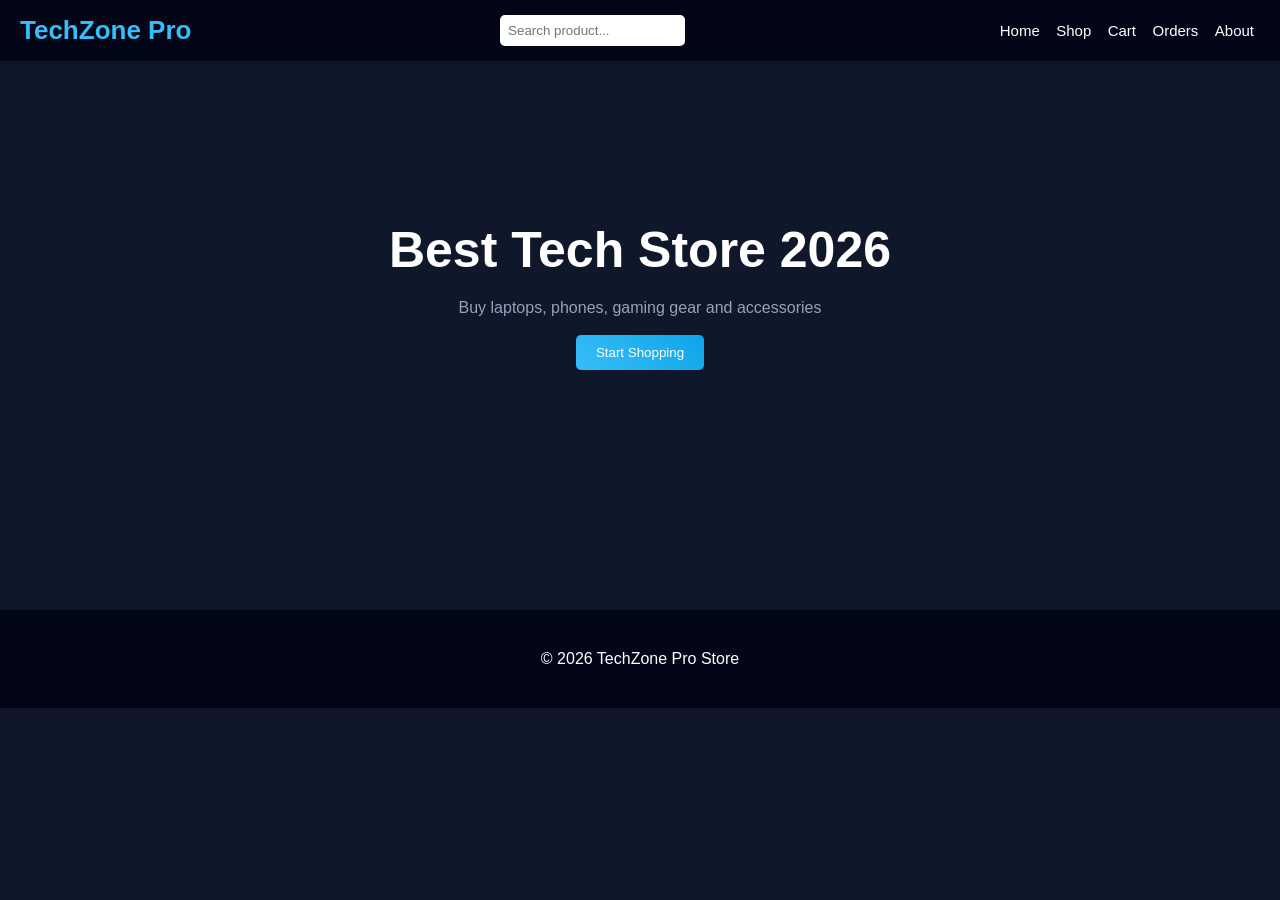
==== commit b151272e: "Update index.html" ====
--- a/index.html
+++ b/index.html
@@ -1,233 +1,22 @@
 <!DOCTYPE html>
 <html lang="en">
+
 <head>
 
 <meta charset="UTF-8">
 <meta name="viewport" content="width=device-width, initial-scale=1.0">
 
-<title>TechZone Classic Store</title>
+<title>TechZone Pro Store</title>
 
-<style>
-
-*{
-margin:0;
-padding:0;
-box-sizing:border-box;
-font-family:Segoe UI,Arial;
-}
-
-body{
-background:#0f172a;
-color:white;
-}
-
-/* HEADER */
-
-header{
-background:#020617;
-padding:18px 30px;
-display:flex;
-justify-content:space-between;
-align-items:center;
-flex-wrap:wrap;
-border-bottom:1px solid #1e293b;
-}
-
-.logo{
-font-size:26px;
-font-weight:bold;
-color:#38bdf8;
-}
-
-nav button{
-background:none;
-border:none;
-color:white;
-margin:6px;
-font-size:15px;
-cursor:pointer;
-}
-
-nav button:hover{
-color:#38bdf8;
-}
-
-.search{
-padding:8px 12px;
-border-radius:6px;
-border:none;
-background:#1e293b;
-color:white;
-}
-
-/* CONTAINER */
-
-.container{
-padding:40px;
-max-width:1200px;
-margin:auto;
-}
-
-.page{
-display:none;
-}
-
-.active{
-display:block;
-}
-
-/* HERO */
-
-.hero{
-text-align:center;
-padding:120px 20px;
-background:linear-gradient(180deg,#020617,#0f172a);
-border-radius:15px;
-}
-
-.hero h1{
-font-size:50px;
-}
-
-.hero p{
-color:#94a3b8;
-margin-top:20px;
-}
-
-.btn{
-background:#38bdf8;
-border:none;
-padding:12px 25px;
-border-radius:6px;
-cursor:pointer;
-font-weight:bold;
-margin-top:20px;
-}
-
-.btn:hover{
-background:#0ea5e9;
-}
-
-/* SHOP GRID */
-
-.shop-grid{
-display:grid;
-grid-template-columns:repeat(auto-fit,minmax(230px,1fr));
-gap:25px;
-margin-top:30px;
-}
-
-/* CARD */
-
-.card{
-background:#020617;
-border-radius:12px;
-padding:15px;
-text-align:center;
-border:1px solid #1e293b;
-transition:0.3s;
-}
-
-.card:hover{
-transform:translateY(-5px);
-border-color:#38bdf8;
-}
-
-.card img{
-width:100%;
-height:200px;
-object-fit:cover;
-border-radius:8px;
-}
-
-.card h3{
-margin-top:10px;
-font-size:18px;
-}
-
-.price{
-color:#38bdf8;
-font-size:20px;
-margin:10px 0;
-}
-
-/* CART */
-
-.cart-item{
-background:#020617;
-padding:15px;
-margin:10px 0;
-border-radius:10px;
-display:flex;
-justify-content:space-between;
-align-items:center;
-border:1px solid #1e293b;
-flex-wrap:wrap;
-}
-
-.cart-buttons button{
-margin:3px;
-padding:5px 10px;
-}
-
-/* INPUT */
-
-input{
-padding:10px;
-margin:10px 0;
-width:100%;
-border:none;
-border-radius:6px;
-background:#1e293b;
-color:white;
-}
-
-/* QR */
-
-.qr{
-text-align:center;
-margin-top:30px;
-}
-
-.qr img{
-width:200px;
-}
-
-/* FOOTER */
-
-footer{
-margin-top:80px;
-background:#020617;
-padding:30px;
-text-align:center;
-border-top:1px solid #1e293b;
-}
-
-/* MOBILE */
-
-@media(max-width:700px){
-
-.hero h1{
-font-size:35px;
-}
-
-header{
-flex-direction:column;
-align-items:flex-start;
-}
-
-}
-
-</style>
+<link rel="stylesheet" href="style.css">
 
 </head>
 
 <body>
 
-
 <header>
 
-<div class="logo">TechZone</div>
+<div class="logo">TechZone Pro</div>
 
 <input class="search" placeholder="Search product..." onkeyup="searchProduct(this.value)">
 
@@ -237,17 +26,13 @@
 <button onclick="showPage('shop')">Shop</button>
 <button onclick="showPage('cart')">Cart</button>
 <button onclick="showPage('orders')">Orders</button>
-<button onclick="showPage('login')">Login</button>
-<button onclick="showPage('register')">Register</button>
 <button onclick="showPage('about')">About</button>
 
 </nav>
 
 </header>
 
-
 <div class="container">
-
 
 <!-- HOME -->
 
@@ -255,9 +40,11 @@
 
 <div class="hero">
 
-<h1>TechZone Classic Store</h1>
+<h1>Best Tech Store 2026</h1>
 
-<p>Buy premium laptops, phones, gaming gear and accessories</p>
+<p>Buy laptops, phones, gaming gear and accessories</p>
+
+<br>
 
 <button class="btn" onclick="showPage('shop')">Start Shopping</button>
 
@@ -304,9 +91,11 @@
 
 <div class="qr">
 
-<img src="https://api.qrserver.com/v1/create-qr-code/?size=200x200&data=TechZonePayment">
+<img src="https://api.qrserver.com/v1/create-qr-code/?size=200x200&data=Payment">
 
 </div>
+
+<br>
 
 <button class="btn" onclick="placeOrder()">Payment Done</button>
 
@@ -324,35 +113,6 @@
 </div>
 
 
-<!-- LOGIN -->
-
-<div id="login" class="page">
-
-<h2>Login</h2>
-
-<input placeholder="Email">
-<input type="password" placeholder="Password">
-
-<button class="btn" onclick="login()">Login</button>
-
-</div>
-
-
-<!-- REGISTER -->
-
-<div id="register" class="page">
-
-<h2>Create Account</h2>
-
-<input placeholder="Name">
-<input placeholder="Email">
-<input placeholder="Password">
-
-<button class="btn" onclick="register()">Register</button>
-
-</div>
-
-
 <!-- ABOUT -->
 
 <div id="about" class="page">
@@ -361,257 +121,23 @@
 
 <p>
 
-TechZone Classic is a modern electronics store where you can buy
-phones, gaming laptops, VR gear, accessories and high performance gadgets.
+TechZone Pro is a modern electronics store.
+Buy phones, gaming laptops, VR gear and accessories.
 
 </p>
 
 </div>
-
 
 </div>
 
 
 <footer>
 
-<p>© 2026 TechZone Classic Store</p>
+<p>© 2026 TechZone Pro Store</p>
 
 </footer>
 
-
-<script>
-
-/* PRODUCTS */
-
-let products=[
-
-{name:"iPhone 15",price:999,img:"https://images.unsplash.com/photo-1511707171634-5f897ff02aa9?auto=format&fit=crop&w=800&q=80"},
-{name:"MacBook Pro",price:1999,img:"https://images.unsplash.com/photo-1517336714731-489689fd1ca8?auto=format&fit=crop&w=800&q=80"},
-{name:"Gaming Laptop",price:1499,img:"https://images.unsplash.com/photo-1606813909023-0f2e29e7c8e6?auto=format&fit=crop&w=800&q=80"},
-{name:"Smart Watch",price:299,img:"https://images.unsplash.com/photo-1518444065439-e933c06ce9cd?auto=format&fit=crop&w=800&q=80"},
-{name:"Headphones",price:199,img:"https://images.unsplash.com/photo-1580894908361-967195033215?auto=format&fit=crop&w=800&q=80"},
-{name:"Mechanical Keyboard",price:129,img:"https://images.unsplash.com/photo-1593640408182-31c70c8268f5?auto=format&fit=crop&w=800&q=80"},
-{name:"Gaming Mouse",price:79,img:"https://images.unsplash.com/photo-1612287230202-1ff1d85d1bdf?auto=format&fit=crop&w=800&q=80"},
-{name:"Tablet",price:499,img:"https://images.unsplash.com/photo-1587614382346-ac9b2e5e3c40?auto=format&fit=crop&w=800&q=80"},
-{name:"Monitor",price:399,img:"https://images.unsplash.com/photo-1587829741301-dc798b83add3?auto=format&fit=crop&w=800&q=80"},
-{name:"VR Headset",price:599,img:"https://images.unsplash.com/photo-1593508512255-86ab42a8e620?auto=format&fit=crop&w=800&q=80"}
-
-]
-
-let cart=[]
-let orders=[]
-
-function showPage(page){
-
-document.querySelectorAll(".page").forEach(p=>p.classList.remove("active"))
-
-document.getElementById(page).classList.add("active")
-
-window.scrollTo(0,0)
-
-}
-
-/* PRODUCTS LOAD */
-
-function loadProducts(list=products){
-
-let grid=document.getElementById("productGrid")
-
-grid.innerHTML=""
-
-list.forEach(p=>{
-
-grid.innerHTML+=`
-
-<div class="card">
-
-<img src="${p.img}">
-
-<h3>${p.name}</h3>
-
-<div class="price">$${p.price}</div>
-
-<button class="btn" onclick="addToCart('${p.name}',${p.price})">Add To Cart</button>
-
-</div>
-
-`
-
-})
-
-}
-
-loadProducts()
-
-/* SEARCH */
-
-function searchProduct(text){
-
-let filtered=products.filter(p=>p.name.toLowerCase().includes(text.toLowerCase()))
-
-loadProducts(filtered)
-
-}
-
-/* CART */
-
-function addToCart(name,price){
-
-let item=cart.find(p=>p.name===name)
-
-if(item){
-
-item.qty++
-
-}else{
-
-cart.push({name,price,qty:1})
-
-}
-
-updateCart()
-
-}
-
-function updateCart(){
-
-let div=document.getElementById("cartItems")
-
-div.innerHTML=""
-
-let total=0
-
-cart.forEach((item,i)=>{
-
-total+=item.price*item.qty
-
-div.innerHTML+=`
-
-<div class="cart-item">
-
-<div>
-
-${item.name}
-
-<br>
-
-$${item.price} × ${item.qty}
-
-</div>
-
-<div class="cart-buttons">
-
-<button onclick="increase(${i})">+</button>
-
-<button onclick="decrease(${i})">-</button>
-
-<button onclick="removeItem(${i})">Remove</button>
-
-</div>
-
-</div>
-
-`
-
-})
-
-document.getElementById("total").innerText="Total: $"+total
-
-}
-
-function increase(i){
-
-cart[i].qty++
-
-updateCart()
-
-}
-
-function decrease(i){
-
-cart[i].qty--
-
-if(cart[i].qty<=0) cart.splice(i,1)
-
-updateCart()
-
-}
-
-function removeItem(i){
-
-cart.splice(i,1)
-
-updateCart()
-
-}
-
-/* CHECKOUT */
-
-function goCheckout(){
-
-if(cart.length==0){
-
-alert("Cart Empty")
-
-return
-
-}
-
-showPage("checkout")
-
-}
-
-/* ORDER */
-
-function placeOrder(){
-
-orders.push([...cart])
-
-cart=[]
-
-updateCart()
-
-updateOrders()
-
-alert("Order placed!")
-
-showPage("orders")
-
-}
-
-function updateOrders(){
-
-let div=document.getElementById("orderList")
-
-div.innerHTML=""
-
-orders.forEach((o,i)=>{
-
-div.innerHTML+=`<p>Order ${i+1} - ${o.length} items</p>`
-
-})
-
-}
-
-/* LOGIN */
-
-function login(){
-
-alert("Login Successful")
-
-showPage("home")
-
-}
-
-function register(){
-
-alert("Account Created")
-
-showPage("login")
-
-}
-
-</script>
+<script src="script.js"></script>
 
 </body>
 </html>
--- a/style.css
+++ b/style.css
@@ -0,0 +1,169 @@
+*{
+margin:0;
+padding:0;
+box-sizing:border-box;
+font-family:Arial;
+}
+
+body{
+background:#0f172a;
+color:white;
+}
+
+/* HEADER */
+
+header{
+background:#020617;
+padding:15px 20px;
+display:flex;
+justify-content:space-between;
+align-items:center;
+flex-wrap:wrap;
+}
+
+.logo{
+font-size:26px;
+color:#38bdf8;
+font-weight:bold;
+}
+
+nav button{
+background:none;
+border:none;
+color:white;
+margin:6px;
+font-size:15px;
+cursor:pointer;
+}
+
+nav button:hover{
+color:#38bdf8;
+}
+
+.search{
+padding:8px;
+border-radius:5px;
+border:none;
+}
+
+/* CONTAINER */
+
+.container{
+padding:40px;
+}
+
+.page{
+display:none;
+}
+
+.active{
+display:block;
+}
+
+/* HERO */
+
+.hero{
+text-align:center;
+padding:120px 20px;
+}
+
+.hero h1{
+font-size:50px;
+}
+
+.hero p{
+color:#94a3b8;
+margin-top:20px;
+}
+
+/* GRID */
+
+.shop-grid{
+display:grid;
+grid-template-columns:repeat(auto-fit,minmax(230px,1fr));
+gap:25px;
+margin-top:30px;
+}
+
+/* CARD */
+
+.card{
+background:#020617;
+padding:20px;
+border-radius:12px;
+text-align:center;
+transition:0.3s;
+box-shadow:0 0 10px rgba(0,0,0,0.4);
+}
+
+.card:hover{
+transform:translateY(-8px);
+box-shadow:0 10px 20px rgba(0,0,0,0.6);
+}
+
+.card img{
+width:100%;
+height:200px;
+object-fit:cover;
+border-radius:10px;
+}
+
+.card h3{
+margin-top:10px;
+}
+
+.price{
+color:#38bdf8;
+font-size:20px;
+margin:10px;
+}
+
+/* BUTTON */
+
+.btn{
+background:linear-gradient(45deg,#38bdf8,#0ea5e9);
+border:none;
+padding:10px 20px;
+border-radius:5px;
+cursor:pointer;
+color:white;
+}
+
+.btn:hover{
+opacity:0.8;
+}
+
+/* CART */
+
+.cart-item{
+background:#020617;
+padding:20px;
+margin:10px 0;
+border-radius:10px;
+display:flex;
+justify-content:space-between;
+}
+
+.cart-buttons button{
+margin:3px;
+}
+
+/* QR */
+
+.qr{
+text-align:center;
+margin-top:30px;
+}
+
+.qr img{
+width:200px;
+}
+
+/* FOOTER */
+
+footer{
+margin-top:80px;
+background:#020617;
+padding:40px;
+text-align:center;
+}
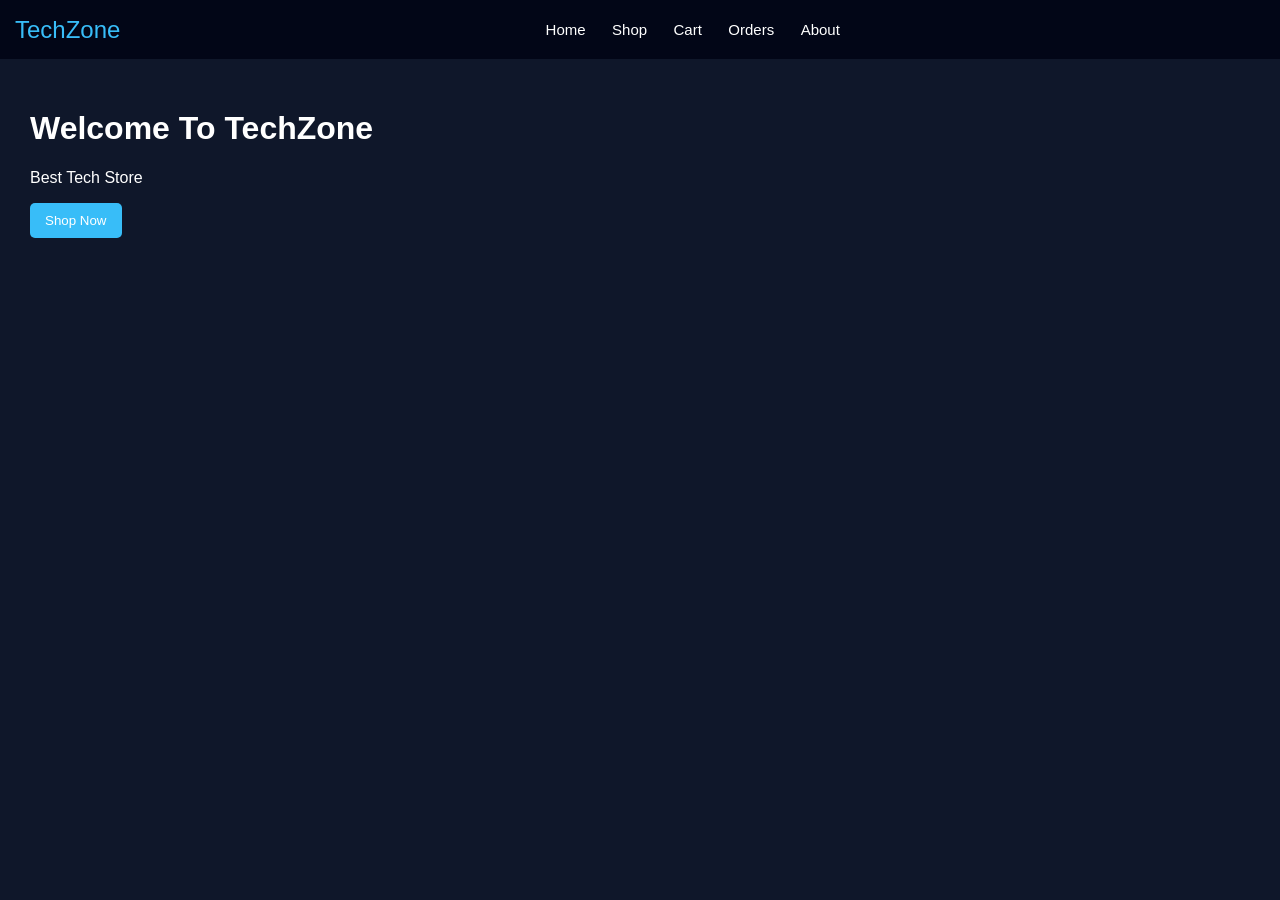
==== commit a7ae1220: "Update index.html" ====
--- a/index.html
+++ b/index.html
@@ -1,14 +1,109 @@
 <!DOCTYPE html>
-<html lang="en">
+<html>
 
 <head>
 
-<meta charset="UTF-8">
-<meta name="viewport" content="width=device-width, initial-scale=1.0">
-
-<title>TechZone Pro Store</title>
-
-<link rel="stylesheet" href="style.css">
+<title>TechZone Store</title>
+
+<style>
+
+body{
+font-family:Arial;
+background:#0f172a;
+color:white;
+margin:0;
+}
+
+header{
+background:#020617;
+padding:15px;
+display:flex;
+justify-content:space-between;
+align-items:center;
+}
+
+.logo{
+font-size:24px;
+color:#38bdf8;
+}
+
+nav button{
+background:none;
+border:none;
+color:white;
+margin:5px;
+cursor:pointer;
+font-size:15px;
+}
+
+nav button:hover{
+color:#38bdf8;
+}
+
+.container{
+padding:30px;
+}
+
+.page{
+display:none;
+}
+
+.active{
+display:block;
+}
+
+.shop-grid{
+display:grid;
+grid-template-columns:repeat(auto-fit,minmax(220px,1fr));
+gap:20px;
+}
+
+.card{
+background:#020617;
+padding:15px;
+border-radius:10px;
+text-align:center;
+}
+
+.card img{
+width:100%;
+height:200px;
+object-fit:cover;
+border-radius:10px;
+}
+
+.price{
+color:#38bdf8;
+font-size:20px;
+margin:10px;
+}
+
+.btn{
+background:#38bdf8;
+border:none;
+padding:10px 15px;
+border-radius:5px;
+cursor:pointer;
+color:white;
+}
+
+input{
+display:block;
+margin:10px 0;
+padding:10px;
+width:250px;
+}
+
+.cart-item{
+background:#020617;
+padding:15px;
+margin:10px 0;
+border-radius:8px;
+display:flex;
+justify-content:space-between;
+}
+
+</style>
 
 </head>
 
@@ -16,9 +111,7 @@
 
 <header>
 
-<div class="logo">TechZone Pro</div>
-
-<input class="search" placeholder="Search product..." onkeyup="searchProduct(this.value)">
+<div class="logo">TechZone</div>
 
 <nav>
 
@@ -30,6 +123,8 @@
 
 </nav>
 
+<div id="userBox"></div>
+
 </header>
 
 <div class="container">
@@ -38,106 +133,335 @@
 
 <div id="home" class="page active">
 
-<div class="hero">
-
-<h1>Best Tech Store 2026</h1>
-
-<p>Buy laptops, phones, gaming gear and accessories</p>
+<h1>Welcome To TechZone</h1>
+
+<p>Best Tech Store</p>
+
+<button class="btn" onclick="showPage('shop')">Shop Now</button>
+
+</div>
+
+<!-- SHOP -->
+
+<div id="shop" class="page">
+
+<h2>Products</h2>
+
+<div id="productGrid" class="shop-grid"></div>
+
+<button onclick="showPage('home')" class="btn">Back</button>
+
+</div>
+
+<!-- CART -->
+
+<div id="cart" class="page">
+
+<h2>Your Cart</h2>
+
+<div id="cartItems"></div>
+
+<h3 id="total"></h3>
+
+<button class="btn" onclick="checkout()">Buy</button>
+
+<button onclick="showPage('home')" class="btn">Back</button>
+
+</div>
+
+<!-- LOGIN -->
+
+<div id="login" class="page">
+
+<h2>Login / Signup</h2>
+
+<input id="name" placeholder="Name">
+<input id="phone" placeholder="Phone">
+<input id="email" placeholder="Email">
+
+<button class="btn" onclick="login()">Login</button>
+
+<button onclick="showPage('home')" class="btn">Back</button>
+
+</div>
+
+<!-- PROFILE -->
+
+<div id="profile" class="page">
+
+<h2>My Account</h2>
+
+<div id="profileInfo"></div>
+
+<button class="btn" onclick="editProfile()">Edit</button>
+
+<button onclick="showPage('home')" class="btn">Back</button>
+
+</div>
+
+<!-- ORDERS -->
+
+<div id="orders" class="page">
+
+<h2>Your Orders</h2>
+
+<div id="orderList"></div>
+
+<button onclick="showPage('home')" class="btn">Back</button>
+
+</div>
+
+<!-- ABOUT -->
+
+<div id="about" class="page">
+
+<h2>About</h2>
+
+<p>TechZone Electronics Store</p>
+
+<button onclick="showPage('home')" class="btn">Back</button>
+
+</div>
+
+</div>
+
+<script>
+
+let products=[
+
+{name:"iPhone 15",price:999,img:"https://images.unsplash.com/photo-1511707171634-5f897ff02aa9"},
+{name:"MacBook Pro",price:1999,img:"https://images.unsplash.com/photo-1517336714731-489689fd1ca8"},
+{name:"Gaming Laptop",price:1499,img:"https://images.unsplash.com/photo-1603302576837-37561b2e2302"},
+{name:"Smart Watch",price:299,img:"https://images.unsplash.com/photo-1516574187841-cb9cc2ca948b"},
+{name:"Headphones",price:199,img:"https://images.unsplash.com/photo-1580894908361-967195033215"},
+{name:"Keyboard",price:129,img:"https://images.unsplash.com/photo-1595225476474-87563907a212"},
+{name:"Gaming Mouse",price:79,img:"https://images.unsplash.com/photo-1612287230202-1ff1d85d1bdf"},
+{name:"Tablet",price:499,img:"https://images.unsplash.com/photo-1587614382346-ac9b2e5e3c40"}
+
+]
+
+let cart=[]
+let orders=[]
+
+function showPage(p){
+
+document.querySelectorAll(".page").forEach(x=>x.classList.remove("active"))
+
+document.getElementById(p).classList.add("active")
+
+}
+
+function loadProducts(){
+
+let grid=document.getElementById("productGrid")
+
+grid.innerHTML=""
+
+products.forEach(p=>{
+
+grid.innerHTML+=`
+
+<div class="card">
+
+<img src="${p.img}">
+
+<h3>${p.name}</h3>
+
+<div class="price">$${p.price}</div>
+
+<button class="btn" onclick="addCart('${p.name}',${p.price})">Add To Cart</button>
+
+</div>
+
+`
+
+})
+
+}
+
+loadProducts()
+
+function addCart(name,price){
+
+let item=cart.find(p=>p.name===name)
+
+if(item){
+
+item.qty++
+
+}else{
+
+cart.push({name,price,qty:1})
+
+}
+
+updateCart()
+
+}
+
+function updateCart(){
+
+let div=document.getElementById("cartItems")
+
+div.innerHTML=""
+
+let total=0
+
+cart.forEach((item,i)=>{
+
+total+=item.price*item.qty
+
+div.innerHTML+=`
+
+<div class="cart-item">
+
+<div>
+
+${item.name}
 
 <br>
 
-<button class="btn" onclick="showPage('shop')">Start Shopping</button>
-
-</div>
-
-</div>
-
-
-<!-- SHOP -->
-
-<div id="shop" class="page">
-
-<h2>Tech Products</h2>
-
-<div id="productGrid" class="shop-grid"></div>
-
-</div>
-
-
-<!-- CART -->
-
-<div id="cart" class="page">
-
-<h2>Your Cart</h2>
-
-<div id="cartItems"></div>
-
-<h3 id="total"></h3>
-
-<br>
-
-<button class="btn" onclick="goCheckout()">Checkout</button>
-
-</div>
-
-
-<!-- CHECKOUT -->
-
-<div id="checkout" class="page">
-
-<h2>Checkout</h2>
-
-<p>Scan QR Code To Pay</p>
-
-<div class="qr">
-
-<img src="https://api.qrserver.com/v1/create-qr-code/?size=200x200&data=Payment">
-
-</div>
-
-<br>
-
-<button class="btn" onclick="placeOrder()">Payment Done</button>
-
-</div>
-
-
-<!-- ORDERS -->
-
-<div id="orders" class="page">
-
-<h2>Your Orders</h2>
-
-<div id="orderList"></div>
-
-</div>
-
-
-<!-- ABOUT -->
-
-<div id="about" class="page">
-
-<h2>About TechZone</h2>
-
-<p>
-
-TechZone Pro is a modern electronics store.
-Buy phones, gaming laptops, VR gear and accessories.
-
-</p>
-
-</div>
-
-</div>
-
-
-<footer>
-
-<p>© 2026 TechZone Pro Store</p>
-
-</footer>
-
-<script src="script.js"></script>
+$${item.price} × ${item.qty}
+
+</div>
+
+<div>
+
+<button onclick="item.qty++;updateCart()">+</button>
+
+<button onclick="removeItem(${i})">Remove</button>
+
+</div>
+
+</div>
+
+`
+
+})
+
+document.getElementById("total").innerText="Total: $"+total
+
+}
+
+function removeItem(i){
+
+cart.splice(i,1)
+
+updateCart()
+
+}
+
+function checkout(){
+
+let user=localStorage.getItem("user")
+
+if(!user){
+
+alert("Login first")
+
+showPage("login")
+
+return
+
+}
+
+placeOrder()
+
+}
+
+function login(){
+
+let name=document.getElementById("name").value
+let phone=document.getElementById("phone").value
+let email=document.getElementById("email").value
+
+let user={name,phone,email}
+
+localStorage.setItem("user",JSON.stringify(user))
+
+showUser()
+
+showPage("home")
+
+}
+
+function showUser(){
+
+let user=JSON.parse(localStorage.getItem("user"))
+
+if(!user) return
+
+document.getElementById("userBox").innerHTML=
+`<span onclick="showProfile()">👤 ${user.name}</span>`
+
+}
+
+showUser()
+
+function showProfile(){
+
+let user=JSON.parse(localStorage.getItem("user"))
+
+document.getElementById("profileInfo").innerHTML=
+
+`
+<p>Name: ${user.name}</p>
+<p>Phone: ${user.phone}</p>
+<p>Email: ${user.email}</p>
+`
+
+showPage("profile")
+
+}
+
+function editProfile(){
+
+let user=JSON.parse(localStorage.getItem("user"))
+
+let name=prompt("Name",user.name)
+let phone=prompt("Phone",user.phone)
+let email=prompt("Email",user.email)
+
+let newUser={name,phone,email}
+
+localStorage.setItem("user",JSON.stringify(newUser))
+
+showUser()
+
+showProfile()
+
+}
+
+function placeOrder(){
+
+let user=JSON.parse(localStorage.getItem("user"))
+
+let text="New Order %0A"
+
+cart.forEach(p=>{
+
+text+=p.name+" x "+p.qty+" %0A"
+
+})
+
+text+="Customer:"+user.name+" %0APhone:"+user.phone
+
+let url="https://wa.me/918481944109?text="+text
+
+window.open(url)
+
+orders.push([...cart])
+
+cart=[]
+
+updateCart()
+
+alert("Order placed!")
+
+}
+
+</script>
 
 </body>
+
 </html>
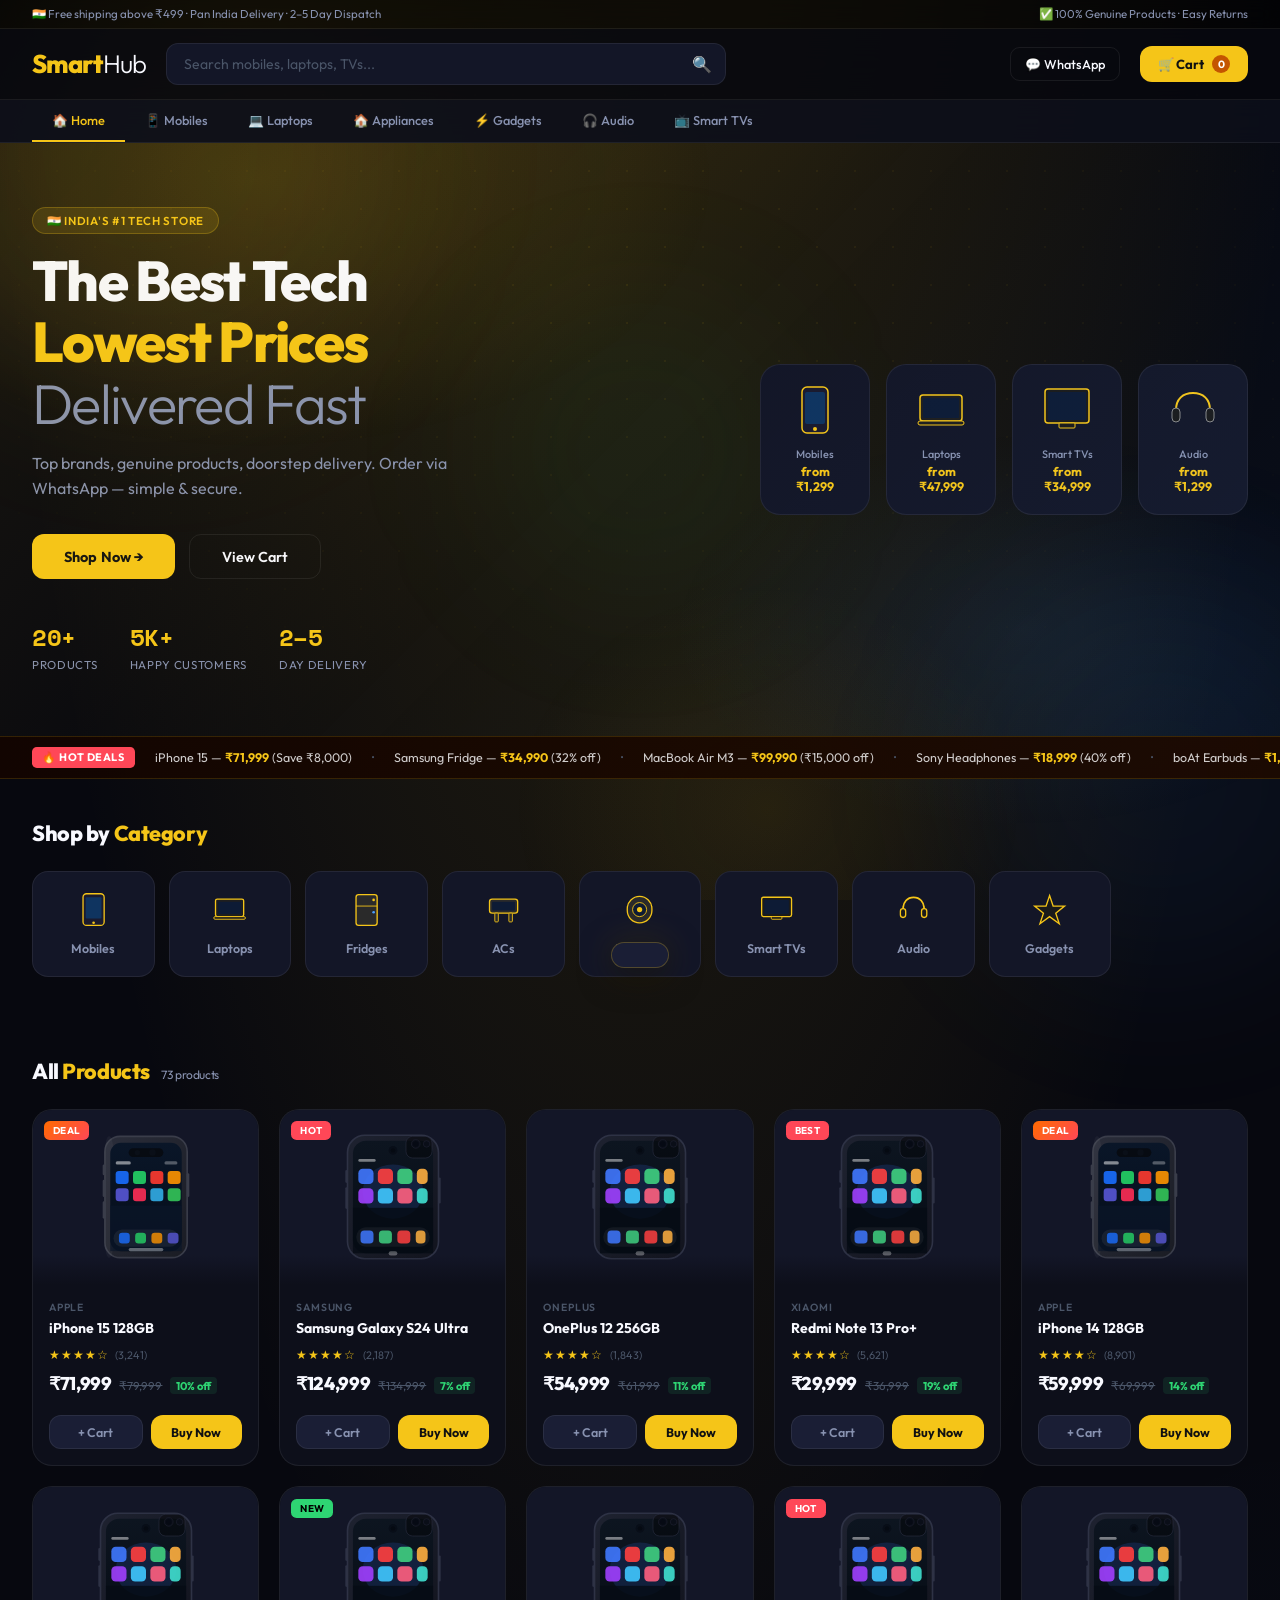
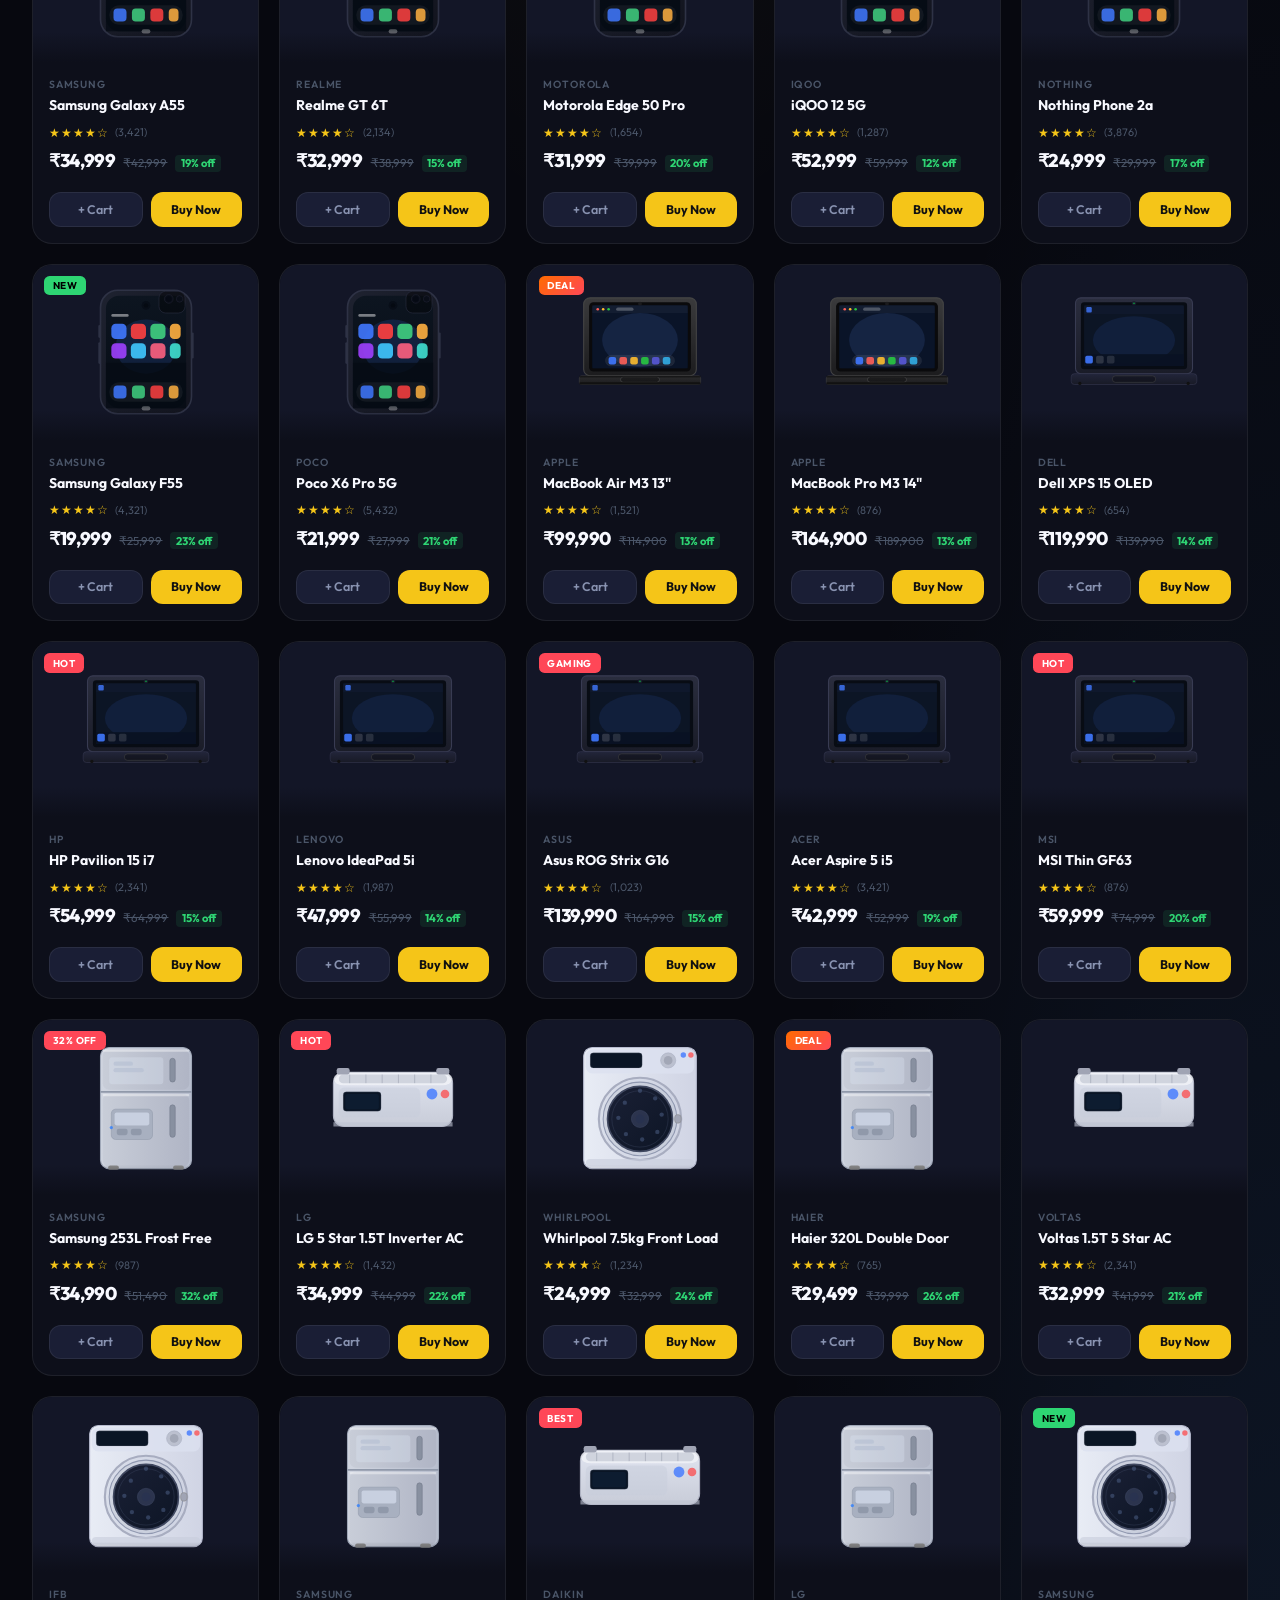
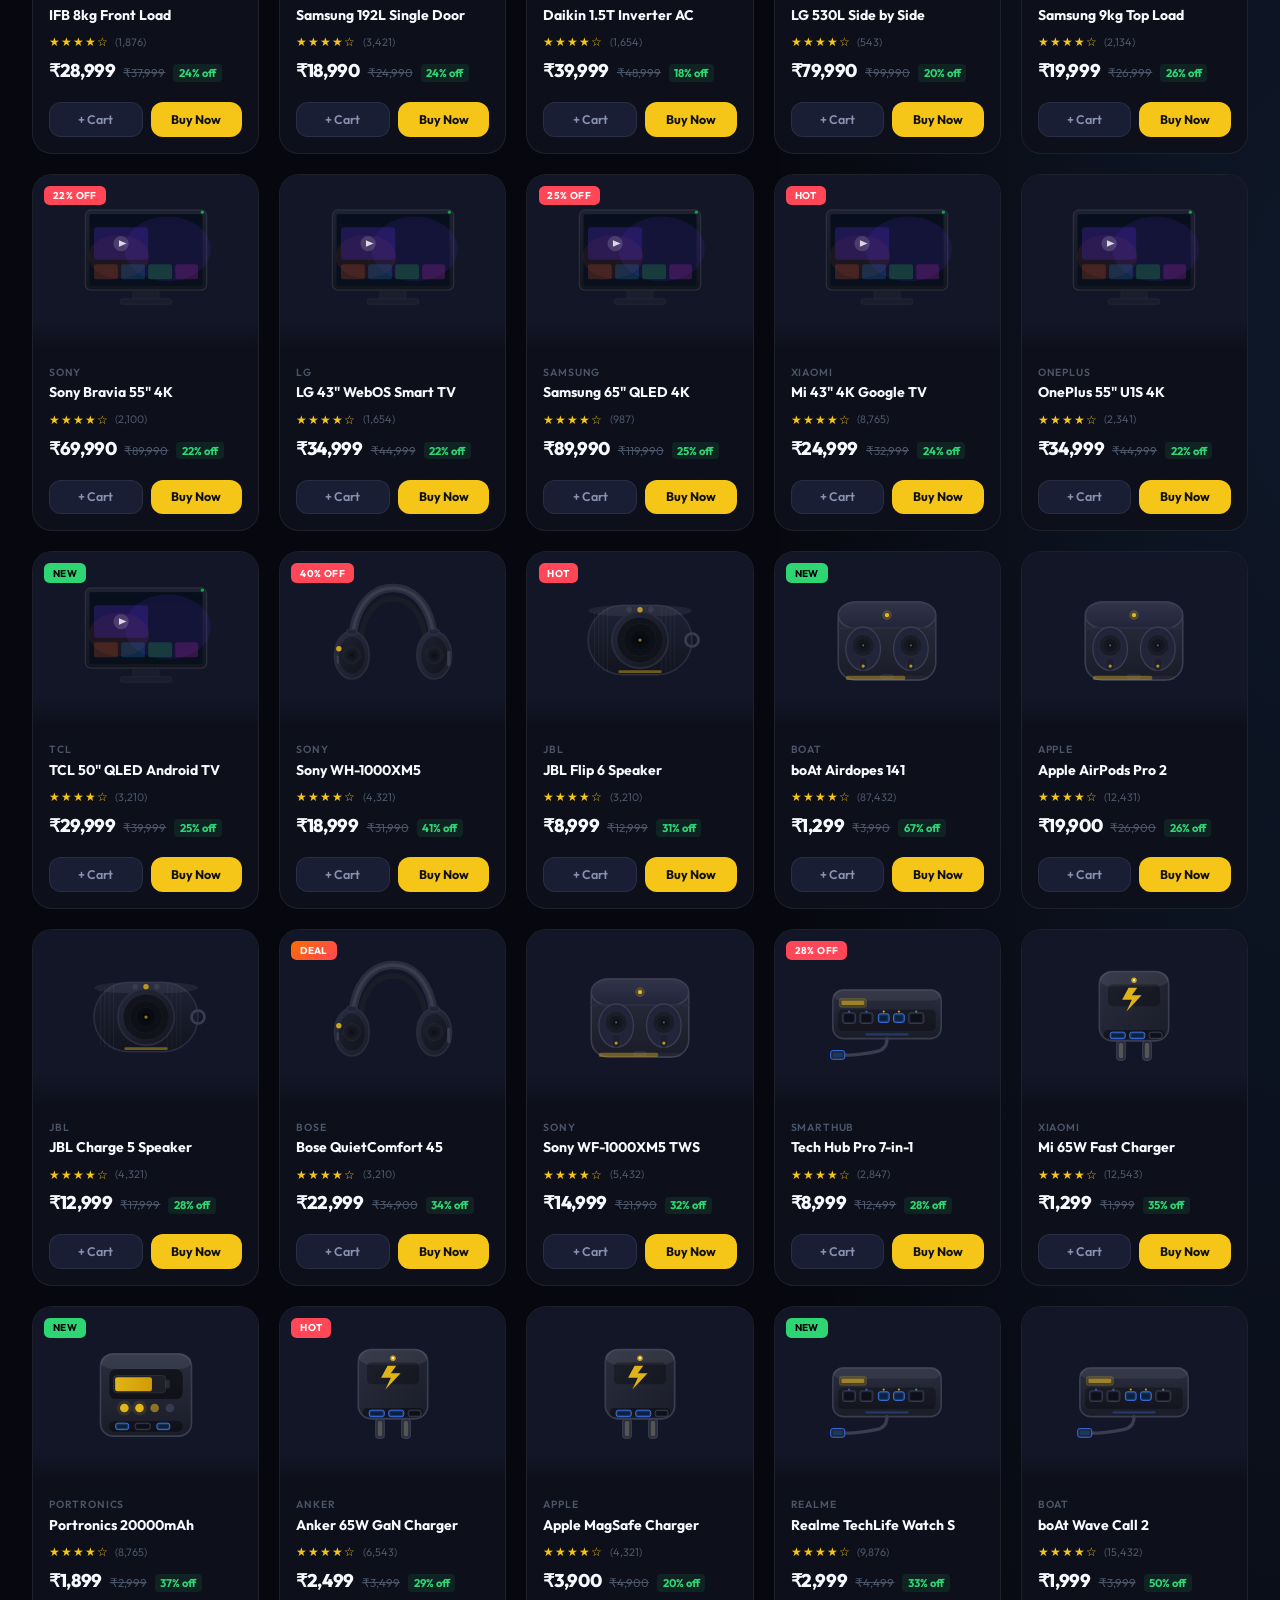
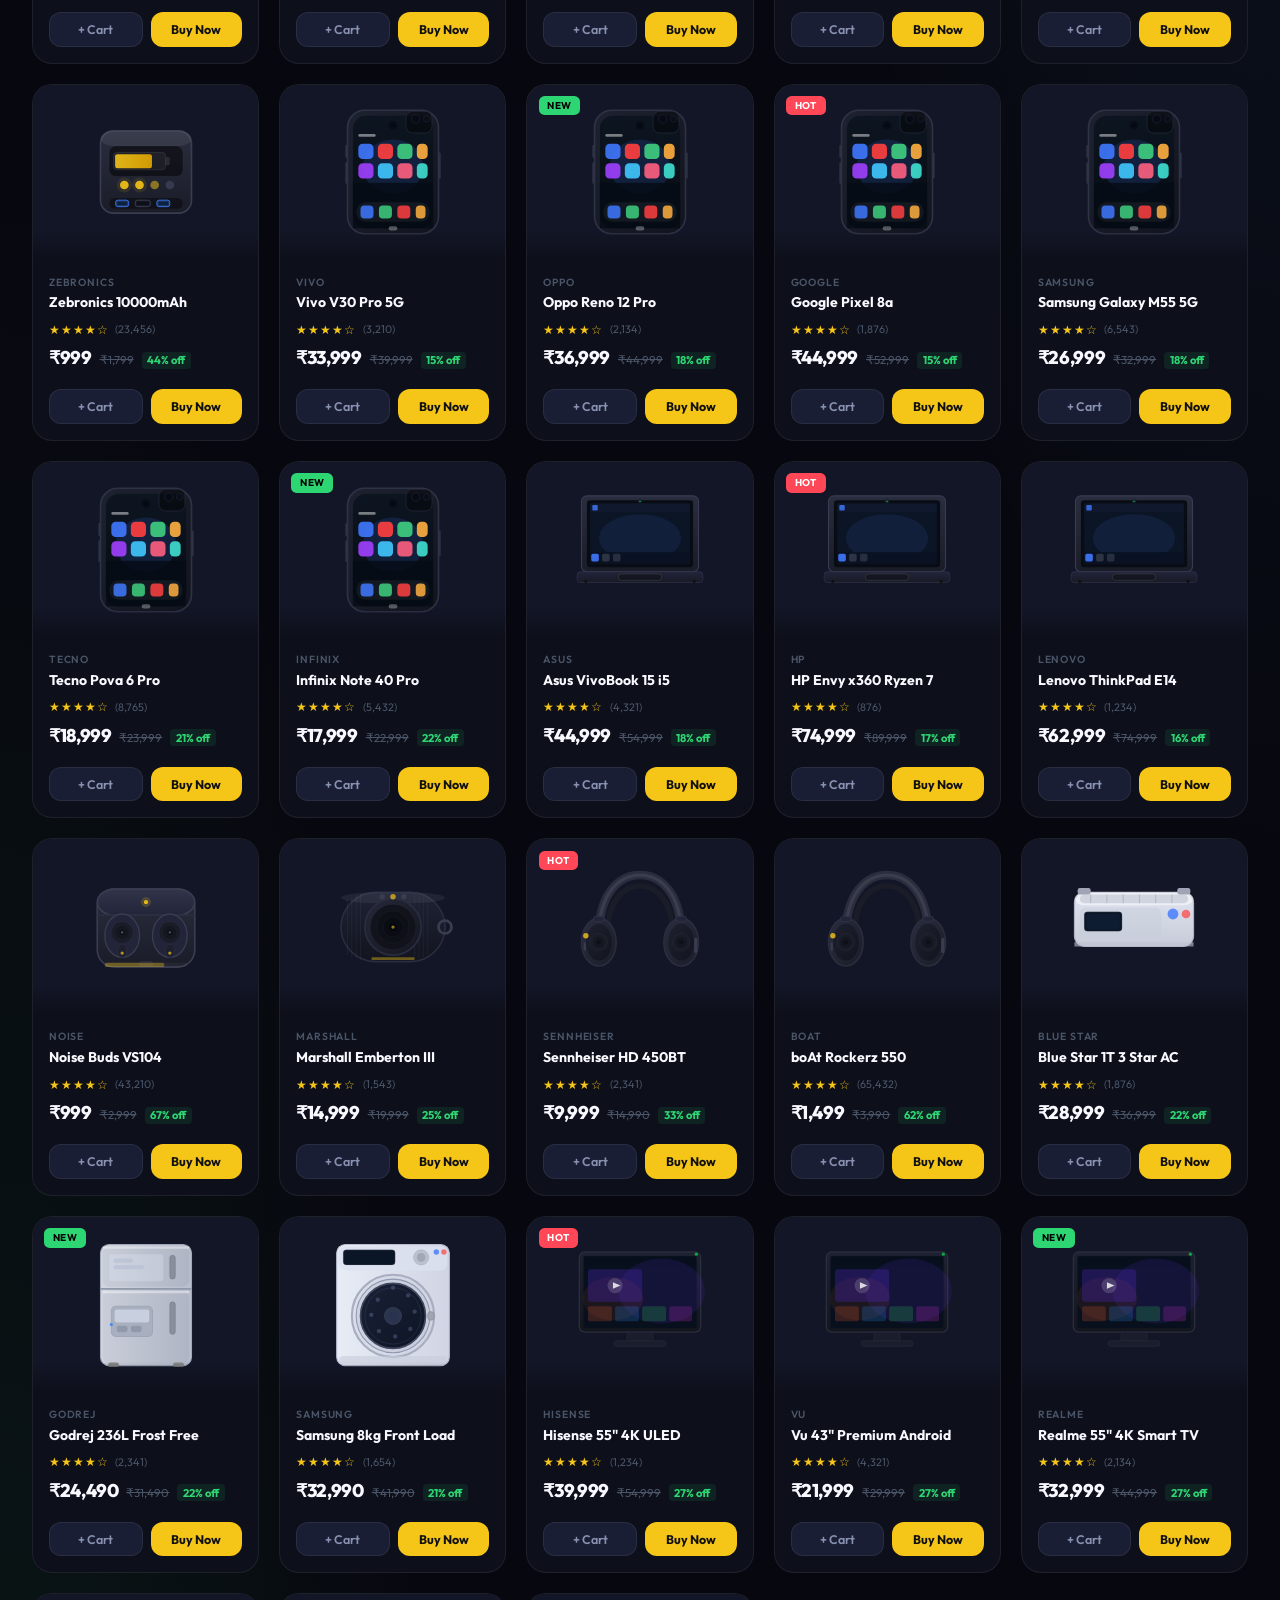
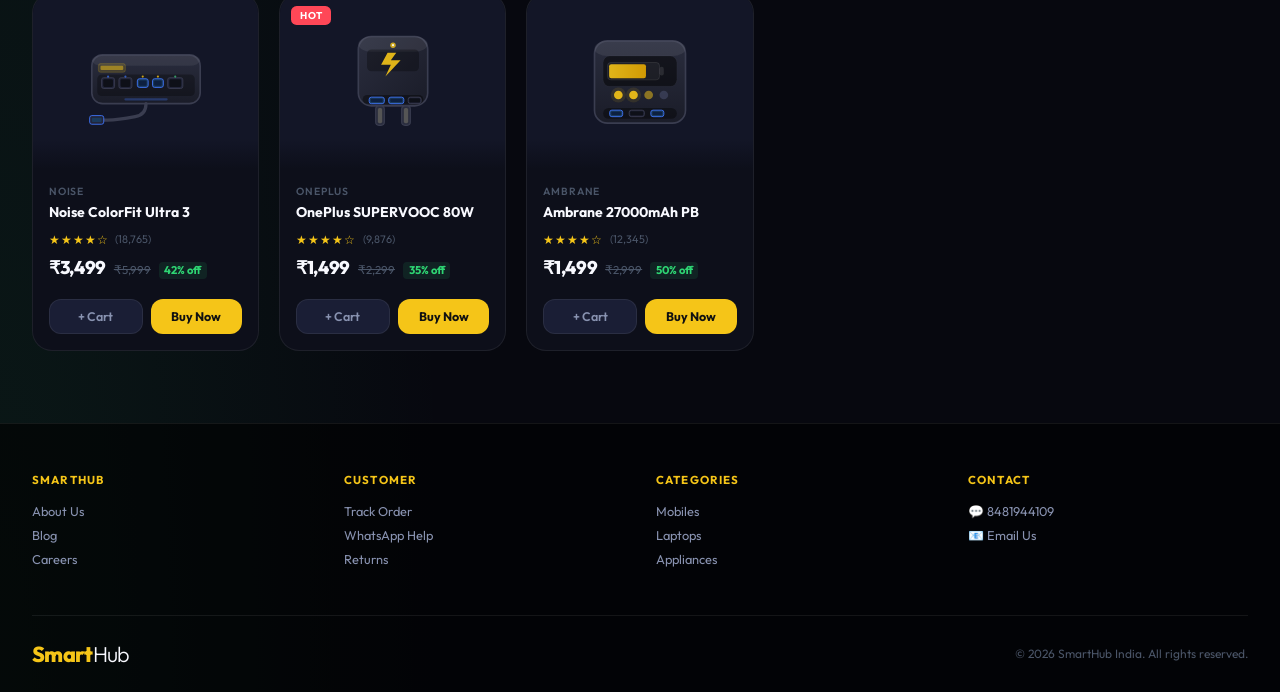
==== commit c1fd3c9a: "Update index.html" ====
--- a/index.html
+++ b/index.html
@@ -1,467 +1,3121 @@
 <!DOCTYPE html>
-<html>
-
+<html lang="en">
 <head>
-
-<title>TechZone Store</title>
-
+<meta charset="UTF-8">
+<meta name="viewport" content="width=device-width, initial-scale=1.0">
+<title>SmartHub — India's Tech Store</title>
+<link href="https://fonts.googleapis.com/css2?family=Outfit:wght@300;400;500;600;700;800&family=Space+Mono:wght@400;700&display=swap" rel="stylesheet">
 <style>
-
+*,*::before,*::after{box-sizing:border-box;margin:0;padding:0}
+:root{
+  --bg:#07080f;
+  --bg2:#0d0f1a;
+  --bg3:#131627;
+  --bg4:#1a1e35;
+  --bg5:#20263e;
+  --gold:#f5c518;
+  --gold2:#e6b800;
+  --gold3:rgba(245,197,24,0.12);
+  --white:#f8f9ff;
+  --gray:#8892b0;
+  --gray2:#4a5568;
+  --border:rgba(255,255,255,0.07);
+  --border2:rgba(245,197,24,0.25);
+  --red:#ff4757;
+  --green:#2ed573;
+  --wa:#25D366;
+  --blue:#4a9eff;
+  --glow:0 0 40px rgba(245,197,24,0.15);
+}
+
+html{scroll-behavior:smooth}
 body{
-font-family:Arial;
-background:#0f172a;
-color:white;
-margin:0;
-}
-
-header{
-background:#020617;
-padding:15px;
-display:flex;
-justify-content:space-between;
-align-items:center;
-}
-
-.logo{
-font-size:24px;
-color:#38bdf8;
-}
-
-nav button{
-background:none;
-border:none;
-color:white;
-margin:5px;
-cursor:pointer;
-font-size:15px;
-}
-
-nav button:hover{
-color:#38bdf8;
-}
-
-.container{
-padding:30px;
-}
-
-.page{
-display:none;
-}
-
-.active{
-display:block;
-}
-
-.shop-grid{
-display:grid;
-grid-template-columns:repeat(auto-fit,minmax(220px,1fr));
-gap:20px;
-}
-
-.card{
-background:#020617;
-padding:15px;
-border-radius:10px;
-text-align:center;
-}
-
-.card img{
-width:100%;
-height:200px;
-object-fit:cover;
-border-radius:10px;
-}
-
-.price{
-color:#38bdf8;
-font-size:20px;
-margin:10px;
-}
-
-.btn{
-background:#38bdf8;
-border:none;
-padding:10px 15px;
-border-radius:5px;
-cursor:pointer;
-color:white;
-}
-
-input{
-display:block;
-margin:10px 0;
-padding:10px;
-width:250px;
-}
-
-.cart-item{
-background:#020617;
-padding:15px;
-margin:10px 0;
-border-radius:8px;
-display:flex;
-justify-content:space-between;
-}
-
+  font-family:'Outfit',sans-serif;
+  background:var(--bg);
+  color:var(--white);
+  min-height:100vh;
+  overflow-x:hidden;
+}
+
+/* ─── STUNNING BACKGROUND ─────────────────────────────── */
+body{
+  background:
+    radial-gradient(ellipse 120% 80% at 50% -10%, rgba(245,197,24,0.18) 0%, transparent 45%),
+    radial-gradient(ellipse 80% 60% at 100% 50%, rgba(74,158,255,0.10) 0%, transparent 50%),
+    radial-gradient(ellipse 70% 60% at 0% 100%, rgba(46,213,115,0.08) 0%, transparent 50%),
+    #07080f;
+}
+body::before{
+  content:'';
+  position:fixed;
+  inset:0;
+  background:
+    radial-gradient(ellipse 60% 50% at 20% 20%, rgba(245,197,24,0.12) 0%, transparent 60%),
+    radial-gradient(ellipse 50% 40% at 80% 70%, rgba(74,158,255,0.08) 0%, transparent 55%),
+    radial-gradient(ellipse 40% 50% at 60% 90%, rgba(245,197,24,0.07) 0%, transparent 50%);
+  pointer-events:none;
+  z-index:0;
+  animation:bgFloat 12s ease-in-out infinite alternate;
+}
+@keyframes bgFloat{
+  0%  {transform:scale(1)   translateY(0px)}
+  50% {transform:scale(1.05) translateY(-15px)}
+  100%{transform:scale(1)   translateY(0px)}
+}
+
+/* Dot grid */
+body::after{
+  content:'';
+  position:fixed;
+  inset:0;
+  background-image:radial-gradient(circle, rgba(245,197,24,0.08) 1px, transparent 1px);
+  background-size:38px 38px;
+  pointer-events:none;
+  z-index:0;
+  -webkit-mask-image:
+    radial-gradient(ellipse 90% 70% at 50% 30%, black 0%, transparent 80%);
+  mask-image:
+    radial-gradient(ellipse 90% 70% at 50% 30%, black 0%, transparent 80%);
+}
+
+/* Floating orbs — pure CSS, no JS */
+.bg-orb{
+  position:fixed;
+  border-radius:50%;
+  pointer-events:none;
+  z-index:0;
+  filter:blur(80px);
+  animation:orbFloat linear infinite;
+}
+.bg-orb1{
+  width:500px;height:500px;
+  background:rgba(245,197,24,0.07);
+  top:-100px;left:-100px;
+  animation-duration:25s;
+  animation-direction:alternate;
+}
+.bg-orb2{
+  width:400px;height:400px;
+  background:rgba(74,158,255,0.06);
+  bottom:-80px;right:-80px;
+  animation-duration:20s;
+  animation-direction:alternate-reverse;
+}
+.bg-orb3{
+  width:300px;height:300px;
+  background:rgba(46,213,115,0.05);
+  top:50%;left:50%;
+  transform:translate(-50%,-50%);
+  animation-duration:30s;
+}
+@keyframes orbFloat{
+  0%  {transform:translate(0,0) scale(1)}
+  33% {transform:translate(40px,-30px) scale(1.1)}
+  66% {transform:translate(-20px,40px) scale(0.95)}
+  100%{transform:translate(30px,20px) scale(1.05)}
+}
+/* ─────────────────────────────────────────────────────── */
+
+.topbar{
+  background:rgba(0,0,0,0.6);
+  backdrop-filter:blur(10px);
+  padding:0.4rem 2rem;
+  display:flex;
+  align-items:center;
+  justify-content:space-between;
+  font-size:0.72rem;
+  color:var(--gray);
+  border-bottom:1px solid var(--border);
+  position:relative;
+  z-index:100;
+}
+.topbar a{color:var(--gold);text-decoration:none;font-weight:600}
+
+/* ─── NAV ──────────────────────────────────────────────── */
+nav{
+  background:rgba(7,8,15,0.85);
+  backdrop-filter:blur(20px);
+  padding:0.875rem 2rem;
+  display:flex;
+  align-items:center;
+  gap:1.25rem;
+  border-bottom:1px solid var(--border);
+  position:sticky;
+  top:0;
+  z-index:200;
+}
+
+.nav-logo{
+  font-size:1.6rem;
+  font-weight:800;
+  color:var(--gold);
+  text-decoration:none;
+  flex-shrink:0;
+  letter-spacing:-0.04em;
+  font-family:'Outfit',sans-serif;
+}
+.nav-logo span{
+  color:var(--white);
+  font-weight:300;
+}
+
+/* ─── SEARCH BAR (Fixed & Professional) ───────────────── */
+.search-wrap{
+  flex:1;
+  max-width:560px;
+  position:relative;
+  display:flex;
+  align-items:center;
+}
+.search-wrap input{
+  width:100%;
+  padding:0.7rem 3rem 0.7rem 1.1rem;
+  background:var(--bg3);
+  border:1.5px solid var(--border);
+  border-radius:0.75rem;
+  color:var(--white);
+  font-size:0.875rem;
+  font-family:'Outfit',sans-serif;
+  outline:none;
+  transition:all 0.25s;
+}
+.search-wrap input::placeholder{color:var(--gray2)}
+.search-wrap input:focus{
+  border-color:var(--gold);
+  background:var(--bg4);
+  box-shadow:0 0 0 3px rgba(245,197,24,0.1);
+}
+.search-icon{
+  position:absolute;
+  right:0.875rem;
+  top:50%;
+  transform:translateY(-50%);
+  color:var(--gray);
+  cursor:pointer;
+  font-size:1rem;
+  pointer-events:none;
+}
+.search-wrap input:focus + .search-icon{color:var(--gold)}
+
+/* search results dropdown */
+.search-dropdown{
+  position:absolute;
+  top:calc(100% + 6px);
+  left:0;
+  right:0;
+  background:var(--bg4);
+  border:1px solid var(--border2);
+  border-radius:0.875rem;
+  overflow:hidden;
+  z-index:999;
+  display:none;
+  box-shadow:0 20px 60px rgba(0,0,0,0.6);
+  max-height:360px;
+  overflow-y:auto;
+}
+.search-dropdown.show{display:block}
+.sdrop-item{
+  display:flex;
+  align-items:center;
+  gap:0.75rem;
+  padding:0.75rem 1rem;
+  cursor:pointer;
+  transition:background 0.15s;
+  border-bottom:1px solid var(--border);
+}
+.sdrop-item:last-child{border-bottom:none}
+.sdrop-item:hover{background:var(--bg5)}
+.sdrop-thumb{
+  width:40px;
+  height:40px;
+  border-radius:0.5rem;
+  background:var(--bg3);
+  display:flex;
+  align-items:center;
+  justify-content:center;
+  flex-shrink:0;
+}
+.sdrop-thumb svg{width:28px;height:28px}
+.sdrop-info{flex:1;min-width:0}
+.sdrop-name{font-size:0.82rem;font-weight:600;color:var(--white);white-space:nowrap;overflow:hidden;text-overflow:ellipsis}
+.sdrop-brand{font-size:0.7rem;color:var(--gray);margin-top:1px}
+.sdrop-price{font-size:0.85rem;font-weight:700;color:var(--gold);flex-shrink:0}
+.sdrop-empty{padding:1.25rem;text-align:center;color:var(--gray);font-size:0.85rem}
+
+.nav-right{display:flex;align-items:center;gap:1.25rem;margin-left:auto}
+.nav-wa{
+  display:flex;
+  align-items:center;
+  gap:0.4rem;
+  color:var(--white);
+  text-decoration:none;
+  font-size:0.8rem;
+  font-weight:500;
+  padding:0.5rem 0.875rem;
+  border:1px solid var(--border);
+  border-radius:0.6rem;
+  transition:all 0.2s;
+}
+.nav-wa:hover{border-color:var(--wa);color:var(--wa)}
+.cart-btn{
+  display:flex;
+  align-items:center;
+  gap:0.5rem;
+  background:var(--gold);
+  color:#111;
+  padding:0.55rem 1.1rem;
+  border-radius:0.75rem;
+  font-weight:700;
+  font-size:0.82rem;
+  cursor:pointer;
+  border:none;
+  font-family:'Outfit',sans-serif;
+  transition:all 0.2s;
+  letter-spacing:0.01em;
+}
+.cart-btn:hover{background:var(--gold2);transform:translateY(-1px)}
+.cart-badge{
+  background:#c45500;
+  color:#fff;
+  border-radius:50%;
+  width:18px;height:18px;
+  display:inline-flex;
+  align-items:center;
+  justify-content:center;
+  font-size:0.66rem;
+  font-weight:700;
+}
+
+/* ─── CATEGORY NAV ─────────────────────────────────────── */
+.nav-cats{
+  background:rgba(13,15,26,0.9);
+  backdrop-filter:blur(10px);
+  padding:0 2rem;
+  display:flex;
+  gap:0;
+  overflow-x:auto;
+  border-bottom:1px solid var(--border);
+  position:relative;
+  z-index:100;
+}
+.nav-cats::-webkit-scrollbar{display:none}
+.nav-cat{
+  color:var(--gray);
+  font-size:0.8rem;
+  font-weight:500;
+  cursor:pointer;
+  white-space:nowrap;
+  padding:0.75rem 1.25rem;
+  transition:all 0.2s;
+  border-bottom:2px solid transparent;
+  position:relative;
+}
+.nav-cat:hover{color:var(--white)}
+.nav-cat.active{color:var(--gold);border-bottom-color:var(--gold)}
+
+/* ─── HERO ─────────────────────────────────────────────── */
+.hero-banner{
+  position:relative;
+  padding:4rem 2rem;
+  display:flex;
+  align-items:center;
+  justify-content:space-between;
+  gap:2rem;
+  overflow:hidden;
+  z-index:1;
+}
+.hero-banner::before{
+  content:'';
+  position:absolute;
+  inset:0;
+  background:linear-gradient(135deg,rgba(245,197,24,0.08) 0%,transparent 50%,rgba(74,158,255,0.05) 100%);
+  pointer-events:none;
+}
+.hero-tag{
+  display:inline-flex;
+  align-items:center;
+  gap:0.4rem;
+  background:var(--gold3);
+  border:1px solid var(--border2);
+  border-radius:2rem;
+  padding:0.3rem 0.875rem;
+  font-size:0.72rem;
+  font-weight:600;
+  color:var(--gold);
+  letter-spacing:0.06em;
+  text-transform:uppercase;
+  margin-bottom:1rem;
+}
+.hero-text h1{
+  font-size:clamp(2rem,4.5vw,3.5rem);
+  font-weight:800;
+  line-height:1.1;
+  margin-bottom:1rem;
+  letter-spacing:-0.03em;
+}
+.hero-text h1 .accent{color:var(--gold)}
+.hero-text h1 .dim{color:var(--gray);font-weight:300}
+.hero-sub{
+  color:var(--gray);
+  font-size:1rem;
+  margin-bottom:2rem;
+  max-width:420px;
+  line-height:1.6;
+}
+.hero-btns{display:flex;gap:0.875rem;flex-wrap:wrap}
+.btn-gold{
+  background:var(--gold);
+  color:#111;
+  padding:0.8rem 2rem;
+  border-radius:0.75rem;
+  font-weight:700;
+  font-size:0.9rem;
+  border:none;
+  cursor:pointer;
+  font-family:'Outfit',sans-serif;
+  transition:all 0.2s;
+  letter-spacing:0.01em;
+}
+.btn-gold:hover{background:var(--gold2);transform:translateY(-2px);box-shadow:0 8px 24px rgba(245,197,24,0.3)}
+.btn-outline{
+  background:transparent;
+  color:var(--white);
+  padding:0.8rem 2rem;
+  border-radius:0.75rem;
+  font-weight:600;
+  font-size:0.9rem;
+  border:1.5px solid var(--border);
+  cursor:pointer;
+  font-family:'Outfit',sans-serif;
+  transition:all 0.2s;
+}
+.btn-outline:hover{border-color:var(--gold);color:var(--gold)}
+
+.hero-stats{
+  display:flex;
+  gap:2rem;
+  margin-top:2.5rem;
+}
+.hero-stat{display:flex;flex-direction:column}
+.hero-stat-val{
+  font-size:1.5rem;
+  font-weight:800;
+  color:var(--gold);
+  letter-spacing:-0.02em;
+  font-family:'Space Mono',monospace;
+}
+.hero-stat-lbl{font-size:0.72rem;color:var(--gray);text-transform:uppercase;letter-spacing:0.06em;margin-top:0.1rem}
+
+.hero-visual{
+  display:flex;
+  gap:1rem;
+  flex-wrap:wrap;
+  justify-content:center;
+  flex-shrink:0;
+}
+.hero-prod-card{
+  background:var(--bg3);
+  border:1px solid var(--border);
+  border-radius:1.25rem;
+  padding:1.25rem;
+  text-align:center;
+  width:110px;
+  transition:all 0.3s;
+}
+.hero-prod-card:hover{border-color:var(--border2);transform:translateY(-4px)}
+.hero-prod-card svg{width:50px;height:50px;margin-bottom:0.5rem}
+.hero-prod-card-name{font-size:0.68rem;color:var(--gray);font-weight:500}
+.hero-prod-card-price{font-size:0.78rem;color:var(--gold);font-weight:700;margin-top:0.2rem}
+
+/* ─── DEALS STRIP ──────────────────────────────────────── */
+.deals-strip{
+  background:linear-gradient(90deg,rgba(20,5,0,0.9),rgba(30,10,0,0.9));
+  border-top:1px solid rgba(245,197,24,0.15);
+  border-bottom:1px solid rgba(245,197,24,0.15);
+  padding:0.65rem 2rem;
+  display:flex;
+  align-items:center;
+  gap:1.25rem;
+  overflow-x:auto;
+  position:relative;
+  z-index:1;
+}
+.deals-strip::-webkit-scrollbar{display:none}
+.deal-chip{
+  background:var(--red);
+  color:#fff;
+  font-size:0.68rem;
+  font-weight:700;
+  padding:0.2rem 0.65rem;
+  border-radius:0.3rem;
+  white-space:nowrap;
+  flex-shrink:0;
+  letter-spacing:0.04em;
+}
+.deal-item{color:rgba(255,255,255,0.8);font-size:0.78rem;white-space:nowrap;flex-shrink:0}
+.deal-item span{color:var(--gold);font-weight:700}
+.deal-sep{color:var(--gray2);flex-shrink:0}
+
+/* ─── SECTIONS ─────────────────────────────────────────── */
+.section{padding:2.5rem 2rem;position:relative;z-index:1}
+.section-head{
+  display:flex;
+  align-items:center;
+  justify-content:space-between;
+  margin-bottom:1.5rem;
+}
+.section-title{
+  font-size:1.35rem;
+  font-weight:800;
+  letter-spacing:-0.02em;
+}
+.section-title span{color:var(--gold)}
+.section-title small{
+  font-size:0.75rem;
+  color:var(--gray);
+  font-weight:400;
+  margin-left:0.5rem;
+}
+
+/* ─── CATEGORY GRID ─────────────────────────────────────── */
+.cat-grid{display:grid;grid-template-columns:repeat(auto-fill,minmax(120px,1fr));gap:0.875rem}
+.cat-card{
+  background:var(--bg3);
+  border:1px solid var(--border);
+  border-radius:1rem;
+  padding:1.25rem 0.75rem;
+  text-align:center;
+  cursor:pointer;
+  transition:all 0.25s;
+  position:relative;
+  overflow:hidden;
+}
+.cat-card::before{
+  content:'';
+  position:absolute;
+  inset:0;
+  background:linear-gradient(135deg,var(--gold3),transparent);
+  opacity:0;
+  transition:opacity 0.25s;
+}
+.cat-card:hover{border-color:var(--border2);transform:translateY(-3px);box-shadow:var(--glow)}
+.cat-card:hover::before{opacity:1}
+.cat-card svg{width:2.2rem;height:2.2rem;margin-bottom:0.6rem;position:relative;z-index:1}
+.cat-name{font-size:0.78rem;font-weight:600;color:var(--gray);position:relative;z-index:1;transition:color 0.25s}
+.cat-card:hover .cat-name{color:var(--gold)}
+
+/* ─── PRODUCT GRID ──────────────────────────────────────── */
+.products-grid{display:grid;grid-template-columns:repeat(auto-fill,minmax(210px,1fr));gap:1.25rem}
+.product-card{
+  background:var(--bg2);
+  border:1px solid var(--border);
+  border-radius:1.25rem;
+  overflow:hidden;
+  transition:all 0.25s;
+  position:relative;
+}
+.product-card:hover{
+  border-color:var(--border2);
+  transform:translateY(-4px);
+  box-shadow:0 16px 48px rgba(0,0,0,0.5),var(--glow);
+}
+.prod-badge{
+  position:absolute;
+  top:0.7rem;
+  left:0.7rem;
+  background:var(--red);
+  color:#fff;
+  font-size:0.62rem;
+  font-weight:700;
+  padding:0.2rem 0.55rem;
+  border-radius:0.35rem;
+  z-index:2;
+  letter-spacing:0.04em;
+}
+.prod-badge.new-badge{background:var(--green);color:#000}
+.prod-badge.deal-badge{background:linear-gradient(135deg,#ff6b00,#ff4757)}
+.prod-img{
+  background:var(--bg3);
+  height:175px;
+  display:flex;
+  align-items:center;
+  justify-content:center;
+  overflow:hidden;
+  padding:12px;
+  position:relative;
+}
+.prod-img::after{
+  content:'';
+  position:absolute;
+  bottom:0;
+  left:0;
+  right:0;
+  height:30px;
+  background:linear-gradient(to top,var(--bg2),transparent);
+}
+.prod-img svg{width:130px;height:130px;transition:transform 0.3s}
+.product-card:hover .prod-img svg{transform:scale(1.08)}
+.prod-body{padding:1rem}
+.prod-brand{
+  font-size:0.65rem;
+  color:var(--gray2);
+  text-transform:uppercase;
+  letter-spacing:0.08em;
+  margin-bottom:0.3rem;
+  font-weight:600;
+}
+.prod-name{font-size:0.875rem;font-weight:700;line-height:1.35;margin-bottom:0.6rem;color:var(--white)}
+.prod-rating{display:flex;align-items:center;gap:0.4rem;margin-bottom:0.6rem}
+.prod-stars{color:var(--gold);font-size:0.72rem;letter-spacing:1px}
+.prod-rcount{color:var(--gray2);font-size:0.68rem}
+.prod-price{display:flex;align-items:baseline;gap:0.5rem;flex-wrap:wrap;margin-bottom:0.25rem}
+.prod-price-main{font-size:1.15rem;font-weight:800;letter-spacing:-0.02em}
+.prod-price-orig{font-size:0.72rem;color:var(--gray2);text-decoration:line-through}
+.prod-price-save{font-size:0.7rem;color:var(--green);font-weight:700;background:rgba(46,213,115,0.1);padding:0.1rem 0.35rem;border-radius:0.25rem}
+.prod-actions{display:flex;gap:0.5rem;padding:0 1rem 1rem}
+.btn-add{
+  flex:1;
+  background:var(--bg4);
+  color:var(--gray);
+  border:1px solid var(--border);
+  border-radius:0.75rem;
+  padding:0.55rem;
+  font-size:0.78rem;
+  font-weight:600;
+  cursor:pointer;
+  transition:all 0.2s;
+  font-family:'Outfit',sans-serif;
+}
+.btn-add:hover{border-color:var(--border2);color:var(--gold)}
+.btn-buy-now{
+  flex:1;
+  background:var(--gold);
+  color:#111;
+  border:none;
+  border-radius:0.75rem;
+  padding:0.55rem;
+  font-size:0.78rem;
+  font-weight:700;
+  cursor:pointer;
+  font-family:'Outfit',sans-serif;
+  transition:all 0.2s;
+}
+.btn-buy-now:hover{background:var(--gold2)}
+
+/* ─── MODAL ─────────────────────────────────────────────── */
+.overlay{
+  display:none;
+  position:fixed;
+  inset:0;
+  background:rgba(0,0,0,0.92);
+  backdrop-filter:blur(8px);
+  z-index:500;
+  align-items:center;
+  justify-content:center;
+  padding:1rem;
+}
+.overlay.show{display:flex}
+.modal{
+  background:var(--bg2);
+  border:1px solid var(--border);
+  border-radius:1.5rem;
+  width:100%;
+  max-width:480px;
+  max-height:92vh;
+  overflow-y:auto;
+  box-shadow:0 40px 120px rgba(0,0,0,0.8),var(--glow);
+}
+.modal::-webkit-scrollbar{width:3px}
+.modal::-webkit-scrollbar-thumb{background:var(--border2);border-radius:3px}
+.modal-head{
+  padding:1.25rem 1.5rem;
+  border-bottom:1px solid var(--border);
+  display:flex;
+  align-items:center;
+  justify-content:space-between;
+  position:sticky;
+  top:0;
+  background:var(--bg2);
+  z-index:1;
+}
+.modal-head h2{font-size:1rem;font-weight:700;letter-spacing:-0.01em}
+.modal-close{
+  background:var(--bg3);
+  border:1px solid var(--border);
+  color:var(--gray);
+  width:32px;height:32px;
+  border-radius:50%;
+  cursor:pointer;
+  font-size:0.9rem;
+  display:flex;
+  align-items:center;
+  justify-content:center;
+  transition:all 0.2s;
+}
+.modal-close:hover{border-color:var(--red);color:var(--red)}
+.modal-body{padding:1.25rem 1.5rem}
+
+.fsec{
+  font-size:0.7rem;
+  font-weight:700;
+  color:var(--gold);
+  text-transform:uppercase;
+  letter-spacing:0.1em;
+  margin:1.25rem 0 0.75rem;
+}
+.fg{margin-bottom:0.875rem}
+.fg label{display:block;font-size:0.76rem;font-weight:600;color:var(--gray);margin-bottom:0.35rem;letter-spacing:0.02em}
+.fg input,.fg select,.fg textarea{
+  width:100%;
+  padding:0.7rem 0.875rem;
+  background:var(--bg3);
+  border:1.5px solid var(--border);
+  border-radius:0.75rem;
+  color:var(--white);
+  font-size:0.875rem;
+  font-family:'Outfit',sans-serif;
+  outline:none;
+  transition:all 0.2s;
+}
+.fg input:focus,.fg select:focus,.fg textarea:focus{border-color:var(--gold);background:var(--bg4)}
+.fg select option{background:var(--bg3)}
+.fg textarea{resize:vertical;min-height:60px}
+.frow{display:grid;grid-template-columns:1fr 1fr;gap:0.75rem}
+
+.osum{
+  background:var(--bg3);
+  border:1px solid var(--border);
+  border-radius:1rem;
+  padding:1rem;
+  margin-bottom:1rem;
+}
+.osum-row{display:flex;align-items:center;gap:0.875rem;margin-bottom:0.5rem}
+.osum-thumb{
+  width:46px;height:46px;
+  border-radius:0.5rem;
+  background:var(--bg4);
+  display:flex;
+  align-items:center;
+  justify-content:center;
+  flex-shrink:0;
+  border:1px solid var(--border);
+  padding:4px;
+}
+.osum-thumb svg{width:34px;height:34px}
+.osum-name{font-weight:600;flex:1;font-size:0.82rem}
+.osum-price{color:var(--gold);font-weight:800;font-size:0.875rem;white-space:nowrap}
+.osum-total{
+  border-top:1px solid var(--border);
+  margin-top:0.75rem;
+  padding-top:0.75rem;
+  display:flex;
+  justify-content:space-between;
+  font-size:0.875rem;
+}
+
+.wa-notice{
+  background:rgba(37,211,102,0.08);
+  border:1px solid rgba(37,211,102,0.25);
+  border-radius:0.875rem;
+  padding:0.875rem 1rem;
+  margin-bottom:1rem;
+  font-size:0.82rem;
+  color:#7ee8a2;
+  line-height:1.6;
+  display:flex;
+  gap:0.6rem;
+  align-items:flex-start;
+}
+.wa-notice-icon{font-size:1.1rem;flex-shrink:0;margin-top:0.1rem}
+
+.btn-proceed{
+  width:100%;
+  padding:0.9rem;
+  background:var(--gold);
+  color:#111;
+  border:none;
+  border-radius:0.875rem;
+  font-size:0.9rem;
+  font-weight:700;
+  cursor:pointer;
+  font-family:'Outfit',sans-serif;
+  margin-top:0.25rem;
+  transition:all 0.2s;
+  letter-spacing:0.01em;
+}
+.btn-proceed:hover{background:var(--gold2);transform:translateY(-1px)}
+
+.btn-whatsapp{
+  width:100%;
+  padding:0.95rem;
+  background:var(--wa);
+  color:#fff;
+  border:none;
+  border-radius:0.875rem;
+  font-size:0.95rem;
+  font-weight:700;
+  cursor:pointer;
+  font-family:'Outfit',sans-serif;
+  display:flex;
+  align-items:center;
+  justify-content:center;
+  gap:0.5rem;
+  margin-top:0.5rem;
+  transition:all 0.2s;
+  letter-spacing:0.01em;
+}
+.btn-whatsapp:hover{background:#1ebe5a;transform:translateY(-1px)}
+.btn-back{
+  width:100%;
+  padding:0.65rem;
+  background:transparent;
+  color:var(--gray);
+  border:1px solid var(--border);
+  border-radius:0.875rem;
+  font-size:0.82rem;
+  cursor:pointer;
+  font-family:'Outfit',sans-serif;
+  margin-top:0.6rem;
+  transition:all 0.2s;
+}
+.btn-back:hover{border-color:var(--border2);color:var(--white)}
+
+/* Confirmation */
+.conf-wrap{text-align:center;padding:0.5rem 0}
+.conf-icon{font-size:3.5rem;margin-bottom:0.75rem}
+.conf-title{font-size:1.35rem;font-weight:800;color:var(--green);margin-bottom:0.4rem;letter-spacing:-0.02em}
+.conf-sub{color:var(--gray);font-size:0.875rem;line-height:1.6;margin-bottom:1.25rem}
+.conf-id{
+  background:var(--bg3);
+  border:1px solid var(--border);
+  border-radius:0.875rem;
+  padding:0.875rem;
+  margin-bottom:1rem;
+  font-size:0.85rem;
+  font-family:'Space Mono',monospace;
+}
+.conf-id span{color:var(--gold);font-weight:700;font-size:1rem}
+.conf-note{
+  background:rgba(46,213,115,0.08);
+  border:1px solid rgba(46,213,115,0.2);
+  border-radius:0.875rem;
+  padding:0.875rem;
+  font-size:0.8rem;
+  color:var(--green);
+  margin-bottom:1.1rem;
+  line-height:1.6;
+  text-align:left;
+}
+.conf-addr{
+  background:var(--bg3);
+  border-radius:0.875rem;
+  padding:0.875rem;
+  margin-bottom:1.1rem;
+  font-size:0.82rem;
+  color:var(--gray);
+  text-align:left;
+  line-height:1.6;
+}
+.btn-continue{
+  width:100%;
+  padding:0.875rem;
+  background:var(--gold);
+  color:#111;
+  border:none;
+  border-radius:0.875rem;
+  font-size:0.9rem;
+  font-weight:700;
+  cursor:pointer;
+  font-family:'Outfit',sans-serif;
+}
+
+/* ─── CART SIDEBAR ──────────────────────────────────────── */
+.cart-overlay{display:none;position:fixed;inset:0;background:rgba(0,0,0,0.7);z-index:300;backdrop-filter:blur(4px)}
+.cart-overlay.show{display:block}
+.cart-sidebar{
+  position:fixed;top:0;right:-420px;
+  width:380px;height:100vh;
+  background:var(--bg2);
+  border-left:1px solid var(--border);
+  z-index:400;
+  transition:right 0.3s cubic-bezier(0.4,0,0.2,1);
+  display:flex;flex-direction:column;
+}
+.cart-sidebar.open{right:0}
+.cart-head{
+  padding:1.25rem;
+  border-bottom:1px solid var(--border);
+  display:flex;
+  align-items:center;
+  justify-content:space-between;
+}
+.cart-head h2{font-size:1rem;font-weight:700}
+.cart-items{flex:1;overflow-y:auto;padding:1rem}
+.cart-empty{text-align:center;padding:3rem 1rem;color:var(--gray)}
+.cart-empty-icon{font-size:3rem;margin-bottom:0.75rem;opacity:0.5}
+.cart-item{display:flex;align-items:center;gap:0.75rem;padding:0.875rem 0;border-bottom:1px solid var(--border)}
+.ci-thumb{
+  width:52px;height:52px;
+  border-radius:0.6rem;
+  background:var(--bg3);
+  display:flex;align-items:center;justify-content:center;
+  flex-shrink:0;
+  border:1px solid var(--border);
+  padding:4px;
+}
+.ci-thumb svg{width:38px;height:38px}
+.ci-info{flex:1;min-width:0}
+.ci-name{font-size:0.82rem;font-weight:600;margin-bottom:0.2rem;white-space:nowrap;overflow:hidden;text-overflow:ellipsis}
+.ci-price{font-size:0.875rem;color:var(--gold);font-weight:700}
+.ci-qty{display:flex;align-items:center;gap:0.4rem;margin-top:0.35rem}
+.qty-btn{
+  background:var(--bg3);
+  border:1px solid var(--border);
+  color:var(--white);
+  width:22px;height:22px;
+  border-radius:50%;
+  cursor:pointer;
+  font-size:0.9rem;
+  display:flex;align-items:center;justify-content:center;
+  transition:all 0.2s;
+}
+.qty-btn:hover{border-color:var(--border2);color:var(--gold)}
+.qty-val{font-size:0.82rem;min-width:20px;text-align:center}
+.ci-del{background:none;border:none;color:var(--gray2);cursor:pointer;font-size:1rem;flex-shrink:0;transition:color 0.2s}
+.ci-del:hover{color:var(--red)}
+.cart-foot{padding:1.25rem;border-top:1px solid var(--border)}
+.cart-total-row{display:flex;justify-content:space-between;align-items:center;margin-bottom:1rem}
+.cart-total-lbl{color:var(--gray);font-size:0.875rem}
+.cart-total-val{font-size:1.25rem;font-weight:800;color:var(--gold);letter-spacing:-0.02em}
+.btn-checkout{
+  width:100%;
+  padding:0.9rem;
+  background:var(--gold);
+  color:#111;
+  border:none;
+  border-radius:0.875rem;
+  font-size:0.9rem;
+  font-weight:700;
+  cursor:pointer;
+  font-family:'Outfit',sans-serif;
+  transition:all 0.2s;
+}
+.btn-checkout:hover{background:var(--gold2)}
+
+/* ─── TOAST ─────────────────────────────────────────────── */
+.toast{
+  position:fixed;
+  bottom:2rem;
+  left:50%;
+  transform:translateX(-50%) translateY(100px);
+  background:var(--bg4);
+  border:1px solid var(--border2);
+  color:var(--white);
+  padding:0.75rem 1.75rem;
+  border-radius:2rem;
+  font-size:0.875rem;
+  font-weight:500;
+  z-index:1000;
+  transition:transform 0.35s cubic-bezier(0.34,1.56,0.64,1);
+  white-space:nowrap;
+  box-shadow:0 8px 32px rgba(0,0,0,0.5),var(--glow);
+}
+.toast.show{transform:translateX(-50%) translateY(0)}
+
+/* ─── FOOTER ─────────────────────────────────────────────── */
+footer{
+  background:rgba(0,0,0,0.6);
+  border-top:1px solid var(--border);
+  padding:3rem 2rem 1.5rem;
+  position:relative;
+  z-index:1;
+  margin-top:2rem;
+}
+.footer-grid{display:grid;grid-template-columns:repeat(auto-fit,minmax(150px,1fr));gap:2rem;margin-bottom:2.5rem}
+.footer-col h4{
+  font-size:0.72rem;
+  font-weight:700;
+  margin-bottom:1rem;
+  text-transform:uppercase;
+  letter-spacing:0.1em;
+  color:var(--gold);
+}
+.footer-col a{
+  display:block;
+  color:var(--gray);
+  font-size:0.8rem;
+  text-decoration:none;
+  margin-bottom:0.5rem;
+  transition:color 0.2s;
+}
+.footer-col a:hover{color:var(--white)}
+.footer-bottom{
+  border-top:1px solid var(--border);
+  padding-top:1.5rem;
+  display:flex;
+  align-items:center;
+  justify-content:space-between;
+  flex-wrap:wrap;
+  gap:1rem;
+}
+.footer-logo{font-size:1.35rem;font-weight:800;color:var(--gold);letter-spacing:-0.03em}
+.footer-logo span{color:var(--white);font-weight:300}
+.footer-copy{color:var(--gray2);font-size:0.75rem}
+
+/* ─── PRODUCT DETAIL PAGE ────────────────────────────────── */
+.pdp-overlay{
+  display:none;
+  position:fixed;
+  inset:0;
+  background:var(--bg);
+  z-index:600;
+  overflow-y:auto;
+  animation:pdpIn 0.3s ease;
+}
+.pdp-overlay.show{display:block}
+@keyframes pdpIn{from{opacity:0;transform:translateY(20px)}to{opacity:1;transform:translateY(0)}}
+
+.pdp-topbar{
+  display:flex;
+  align-items:center;
+  gap:1rem;
+  padding:1rem 2rem;
+  border-bottom:1px solid var(--border);
+  position:sticky;
+  top:0;
+  background:rgba(7,8,15,0.95);
+  backdrop-filter:blur(16px);
+  z-index:10;
+}
+.pdp-back{
+  display:flex;
+  align-items:center;
+  gap:0.4rem;
+  background:var(--bg3);
+  border:1px solid var(--border);
+  color:var(--gray);
+  padding:0.5rem 1rem;
+  border-radius:0.6rem;
+  cursor:pointer;
+  font-size:0.82rem;
+  font-family:'Outfit',sans-serif;
+  transition:all 0.2s;
+  font-weight:500;
+}
+.pdp-back:hover{border-color:var(--border2);color:var(--white)}
+.pdp-breadcrumb{font-size:0.78rem;color:var(--gray);display:flex;align-items:center;gap:0.4rem}
+.pdp-breadcrumb span{color:var(--white)}
+
+.pdp-body{
+  max-width:1100px;
+  margin:0 auto;
+  padding:2.5rem 2rem;
+  display:grid;
+  grid-template-columns:1fr 1fr;
+  gap:3rem;
+  align-items:start;
+}
+
+/* ── Image Viewer ── */
+.pdp-img-section{position:sticky;top:90px}
+.pdp-main-img{
+  background:var(--bg2);
+  border:1px solid var(--border);
+  border-radius:1.5rem;
+  height:400px;
+  display:flex;
+  align-items:center;
+  justify-content:center;
+  position:relative;
+  overflow:hidden;
+  cursor:zoom-in;
+  margin-bottom:1rem;
+}
+.pdp-main-img #pdpMainSvg{
+  display:flex;
+  align-items:center;
+  justify-content:center;
+  width:100%;
+  height:100%;
+}
+.pdp-main-img svg{
+  width:260px;
+  height:260px;
+  transition:transform 0.4s cubic-bezier(0.34,1.56,0.64,1);
+}
+.pdp-main-img:hover svg{transform:scale(1.15)}
+.pdp-main-img:hover #pdpMainPhoto{transform:scale(1.06)!important}
+.pdp-main-img::before{
+  content:'';
+  position:absolute;
+  inset:0;
+  background:radial-gradient(ellipse at center,var(--gold3) 0%,transparent 70%);
+  pointer-events:none;
+}
+.pdp-zoom-hint{
+  position:absolute;
+  bottom:1rem;
+  right:1rem;
+  background:rgba(0,0,0,0.6);
+  border:1px solid var(--border);
+  border-radius:0.5rem;
+  padding:0.3rem 0.6rem;
+  font-size:0.68rem;
+  color:var(--gray);
+  display:flex;
+  align-items:center;
+  gap:0.3rem;
+}
+.pdp-thumbs{display:flex;gap:0.75rem;flex-wrap:wrap}
+.pdp-thumb{
+  width:72px;height:72px;
+  border-radius:0.75rem;
+  background:var(--bg2);
+  border:2px solid var(--border);
+  display:flex;align-items:center;justify-content:center;
+  cursor:pointer;
+  transition:all 0.2s;
+  padding:6px;
+}
+.pdp-thumb svg{width:50px;height:50px}
+.pdp-thumb.active,.pdp-thumb:hover{border-color:var(--gold)}
+.pdp-thumb-label{
+  font-size:0.6rem;
+  color:var(--gray);
+  text-align:center;
+  margin-top:0.25rem;
+}
+
+/* ── Info Section ── */
+.pdp-info{}
+.pdp-badges{display:flex;gap:0.5rem;flex-wrap:wrap;margin-bottom:1rem}
+.pdp-badge-item{
+  font-size:0.68rem;
+  font-weight:700;
+  padding:0.2rem 0.6rem;
+  border-radius:0.35rem;
+  letter-spacing:0.05em;
+}
+.pdp-badge-item.red{background:var(--red);color:#fff}
+.pdp-badge-item.green{background:var(--green);color:#000}
+.pdp-badge-item.gold{background:var(--gold);color:#000}
+
+.pdp-brand{
+  font-size:0.72rem;
+  font-weight:700;
+  color:var(--gold);
+  text-transform:uppercase;
+  letter-spacing:0.1em;
+  margin-bottom:0.4rem;
+}
+.pdp-title{
+  font-size:1.75rem;
+  font-weight:800;
+  line-height:1.2;
+  letter-spacing:-0.03em;
+  margin-bottom:0.75rem;
+}
+.pdp-rating-row{
+  display:flex;
+  align-items:center;
+  gap:1rem;
+  margin-bottom:1.25rem;
+  padding-bottom:1.25rem;
+  border-bottom:1px solid var(--border);
+}
+.pdp-stars{color:var(--gold);font-size:1rem;letter-spacing:2px}
+.pdp-rating-val{font-weight:800;font-size:0.95rem}
+.pdp-reviews-link{color:var(--gray);font-size:0.82rem;cursor:pointer;text-decoration:underline;text-underline-offset:2px}
+.pdp-reviews-link:hover{color:var(--gold)}
+
+.pdp-price-section{margin-bottom:1.5rem}
+.pdp-price-main{
+  font-size:2.5rem;
+  font-weight:800;
+  letter-spacing:-0.04em;
+  color:var(--white);
+  line-height:1;
+  margin-bottom:0.3rem;
+}
+.pdp-price-row{display:flex;align-items:center;gap:0.875rem;flex-wrap:wrap}
+.pdp-price-orig{font-size:1rem;color:var(--gray2);text-decoration:line-through}
+.pdp-price-save{
+  background:rgba(46,213,115,0.12);
+  border:1px solid rgba(46,213,115,0.3);
+  color:var(--green);
+  font-size:0.82rem;
+  font-weight:700;
+  padding:0.25rem 0.6rem;
+  border-radius:0.4rem;
+}
+.pdp-emi{font-size:0.78rem;color:var(--gray);margin-top:0.4rem}
+.pdp-emi span{color:var(--gold);font-weight:600}
+
+.pdp-highlights{
+  background:var(--bg3);
+  border:1px solid var(--border);
+  border-radius:1rem;
+  padding:1.1rem 1.25rem;
+  margin-bottom:1.5rem;
+}
+.pdp-highlights h4{
+  font-size:0.72rem;
+  font-weight:700;
+  color:var(--gold);
+  text-transform:uppercase;
+  letter-spacing:0.1em;
+  margin-bottom:0.875rem;
+}
+.pdp-highlight-item{
+  display:flex;
+  align-items:flex-start;
+  gap:0.6rem;
+  font-size:0.82rem;
+  color:var(--gray);
+  margin-bottom:0.5rem;
+  line-height:1.5;
+}
+.pdp-highlight-item:last-child{margin-bottom:0}
+.pdp-hi-dot{
+  width:6px;height:6px;
+  border-radius:50%;
+  background:var(--gold);
+  flex-shrink:0;
+  margin-top:0.45rem;
+}
+
+.pdp-actions{display:flex;flex-direction:column;gap:0.75rem;margin-bottom:1.5rem}
+.pdp-btn-buy{
+  width:100%;
+  padding:1rem;
+  background:var(--gold);
+  color:#111;
+  border:none;
+  border-radius:0.875rem;
+  font-size:1rem;
+  font-weight:800;
+  cursor:pointer;
+  font-family:'Outfit',sans-serif;
+  transition:all 0.2s;
+  letter-spacing:0.01em;
+}
+.pdp-btn-buy:hover{background:var(--gold2);transform:translateY(-2px);box-shadow:0 8px 24px rgba(245,197,24,0.3)}
+.pdp-btn-cart{
+  width:100%;
+  padding:1rem;
+  background:var(--bg3);
+  color:var(--white);
+  border:1.5px solid var(--border);
+  border-radius:0.875rem;
+  font-size:1rem;
+  font-weight:700;
+  cursor:pointer;
+  font-family:'Outfit',sans-serif;
+  transition:all 0.2s;
+}
+.pdp-btn-cart:hover{border-color:var(--border2);color:var(--gold)}
+.pdp-btn-wa{
+  width:100%;
+  padding:0.875rem;
+  background:transparent;
+  color:var(--wa);
+  border:1.5px solid rgba(37,211,102,0.3);
+  border-radius:0.875rem;
+  font-size:0.875rem;
+  font-weight:600;
+  cursor:pointer;
+  font-family:'Outfit',sans-serif;
+  transition:all 0.2s;
+  display:flex;align-items:center;justify-content:center;gap:0.4rem;
+}
+.pdp-btn-wa:hover{background:rgba(37,211,102,0.08);border-color:var(--wa)}
+
+.pdp-trust{
+  display:flex;
+  gap:1rem;
+  flex-wrap:wrap;
+  margin-bottom:1.5rem;
+}
+.pdp-trust-item{
+  display:flex;
+  align-items:center;
+  gap:0.4rem;
+  font-size:0.75rem;
+  color:var(--gray);
+}
+.pdp-trust-item span{font-size:1rem}
+
+/* ── Tabs: Specs + Reviews ── */
+.pdp-tabs-section{
+  grid-column:1 / -1;
+  border-top:1px solid var(--border);
+  padding-top:2.5rem;
+  margin-top:0.5rem;
+}
+.pdp-tabs{display:flex;gap:0;border-bottom:1px solid var(--border);margin-bottom:2rem}
+.pdp-tab{
+  padding:0.875rem 1.75rem;
+  font-size:0.875rem;
+  font-weight:600;
+  color:var(--gray);
+  cursor:pointer;
+  border-bottom:2px solid transparent;
+  transition:all 0.2s;
+  font-family:'Outfit',sans-serif;
+}
+.pdp-tab.active{color:var(--gold);border-bottom-color:var(--gold)}
+.pdp-tab:hover{color:var(--white)}
+.pdp-tab-content{display:none}
+.pdp-tab-content.active{display:block}
+
+/* Specs */
+.specs-grid{
+  display:grid;
+  grid-template-columns:repeat(auto-fill,minmax(280px,1fr));
+  gap:1.25rem;
+}
+.spec-group{
+  background:var(--bg2);
+  border:1px solid var(--border);
+  border-radius:1rem;
+  overflow:hidden;
+}
+.spec-group-title{
+  padding:0.75rem 1rem;
+  background:var(--bg3);
+  font-size:0.72rem;
+  font-weight:700;
+  color:var(--gold);
+  text-transform:uppercase;
+  letter-spacing:0.08em;
+  border-bottom:1px solid var(--border);
+}
+.spec-row{
+  display:flex;
+  padding:0.6rem 1rem;
+  border-bottom:1px solid var(--border);
+  font-size:0.82rem;
+}
+.spec-row:last-child{border-bottom:none}
+.spec-key{color:var(--gray);width:45%;flex-shrink:0}
+.spec-val{color:var(--white);font-weight:500}
+
+/* Reviews */
+.reviews-header{
+  display:flex;
+  align-items:center;
+  gap:2rem;
+  margin-bottom:2rem;
+  flex-wrap:wrap;
+}
+.review-score-big{
+  text-align:center;
+  background:var(--bg2);
+  border:1px solid var(--border);
+  border-radius:1rem;
+  padding:1.5rem 2rem;
+  flex-shrink:0;
+}
+.review-score-num{
+  font-size:3.5rem;
+  font-weight:800;
+  color:var(--gold);
+  letter-spacing:-0.04em;
+  line-height:1;
+  font-family:'Space Mono',monospace;
+}
+.review-score-stars{color:var(--gold);font-size:1.1rem;letter-spacing:2px;margin:0.3rem 0}
+.review-score-count{font-size:0.78rem;color:var(--gray)}
+.review-bars{flex:1;min-width:200px}
+.review-bar-row{display:flex;align-items:center;gap:0.75rem;margin-bottom:0.5rem;font-size:0.78rem}
+.review-bar-lbl{color:var(--gray);width:32px;text-align:right;flex-shrink:0}
+.review-bar-track{flex:1;height:6px;background:var(--bg3);border-radius:3px;overflow:hidden}
+.review-bar-fill{height:100%;background:var(--gold);border-radius:3px;transition:width 0.8s ease}
+.review-bar-count{color:var(--gray2);width:30px;flex-shrink:0}
+
+.reviews-list{display:flex;flex-direction:column;gap:1rem}
+.review-card{
+  background:var(--bg2);
+  border:1px solid var(--border);
+  border-radius:1rem;
+  padding:1.25rem;
+  transition:border-color 0.2s;
+}
+.review-card:hover{border-color:var(--border2)}
+.review-top{display:flex;align-items:center;gap:0.875rem;margin-bottom:0.75rem}
+.review-avatar{
+  width:40px;height:40px;
+  border-radius:50%;
+  background:linear-gradient(135deg,var(--bg4),var(--bg5));
+  border:1px solid var(--border);
+  display:flex;align-items:center;justify-content:center;
+  font-size:1rem;
+  flex-shrink:0;
+}
+.review-meta{flex:1}
+.review-name{font-size:0.875rem;font-weight:700;margin-bottom:0.1rem}
+.review-date{font-size:0.72rem;color:var(--gray2)}
+.review-stars{color:var(--gold);font-size:0.8rem;margin-left:auto}
+.review-verified{
+  font-size:0.68rem;
+  color:var(--green);
+  font-weight:600;
+  background:rgba(46,213,115,0.1);
+  padding:0.15rem 0.4rem;
+  border-radius:0.3rem;
+  margin-left:0.4rem;
+}
+.review-title{font-size:0.875rem;font-weight:700;margin-bottom:0.4rem}
+.review-body{font-size:0.82rem;color:var(--gray);line-height:1.6}
+.review-helpful{
+  display:flex;
+  align-items:center;
+  gap:0.5rem;
+  margin-top:0.75rem;
+  font-size:0.75rem;
+  color:var(--gray2);
+}
+.helpful-btn{
+  background:var(--bg3);
+  border:1px solid var(--border);
+  color:var(--gray);
+  padding:0.2rem 0.6rem;
+  border-radius:0.4rem;
+  cursor:pointer;
+  font-size:0.72rem;
+  font-family:'Outfit',sans-serif;
+  transition:all 0.2s;
+}
+.helpful-btn:hover{border-color:var(--border2);color:var(--gold)}
+
+/* Write Review */
+.write-review-box{
+  background:var(--bg3);
+  border:1px solid var(--border);
+  border-radius:1rem;
+  padding:1.5rem;
+  margin-top:2rem;
+}
+.write-review-box h4{font-size:1rem;font-weight:700;margin-bottom:1rem}
+.star-picker{display:flex;gap:0.4rem;margin-bottom:1rem;cursor:pointer}
+.star-pick{font-size:1.5rem;color:var(--gray2);transition:color 0.15s;line-height:1}
+.star-pick.lit,.star-pick:hover{color:var(--gold)}
+.wr-row{display:grid;grid-template-columns:1fr 1fr;gap:0.75rem;margin-bottom:0.75rem}
+.wr-input{
+  width:100%;
+  padding:0.65rem 0.875rem;
+  background:var(--bg4);
+  border:1.5px solid var(--border);
+  border-radius:0.75rem;
+  color:var(--white);
+  font-size:0.875rem;
+  font-family:'Outfit',sans-serif;
+  outline:none;
+  transition:border-color 0.2s;
+}
+.wr-input:focus{border-color:var(--gold)}
+.wr-textarea{
+  width:100%;
+  padding:0.65rem 0.875rem;
+  background:var(--bg4);
+  border:1.5px solid var(--border);
+  border-radius:0.75rem;
+  color:var(--white);
+  font-size:0.875rem;
+  font-family:'Outfit',sans-serif;
+  outline:none;
+  transition:border-color 0.2s;
+  resize:vertical;
+  min-height:80px;
+  margin-bottom:0.75rem;
+}
+.wr-textarea:focus{border-color:var(--gold)}
+.btn-submit-review{
+  background:var(--gold);
+  color:#111;
+  border:none;
+  padding:0.7rem 1.5rem;
+  border-radius:0.75rem;
+  font-size:0.875rem;
+  font-weight:700;
+  cursor:pointer;
+  font-family:'Outfit',sans-serif;
+  transition:all 0.2s;
+}
+.btn-submit-review:hover{background:var(--gold2)}
+
+/* Related Products */
+.pdp-related{
+  grid-column: 1 / -1;
+  margin-top:1rem;
+  padding-top:2.5rem;
+  border-top:1px solid var(--border);
+}
+.pdp-related-grid{
+  display:grid;
+  grid-template-columns:repeat(auto-fill,minmax(180px,1fr));
+  gap:1rem;
+  margin-top:1.25rem;
+}
+
+/* ─── CATEGORY FULL-PAGE OVERLAY ─────────────────────── */
+.catpage-overlay{
+  display:none;
+  position:fixed;
+  inset:0;
+  z-index:700;
+  background:var(--bg);
+  overflow-y:auto;
+  animation:catPageIn 0.35s cubic-bezier(0.34,1.56,0.64,1);
+}
+.catpage-overlay.show{display:block}
+@keyframes catPageIn{
+  from{opacity:0;transform:translateX(60px)}
+  to{opacity:1;transform:translateX(0)}
+}
+
+/* Category page topbar */
+.catpage-bar{
+  display:flex;
+  align-items:center;
+  gap:1rem;
+  padding:0.875rem 2rem;
+  background:rgba(7,8,15,0.95);
+  backdrop-filter:blur(20px);
+  border-bottom:1px solid var(--border);
+  position:sticky;
+  top:0;
+  z-index:10;
+}
+.catpage-back{
+  display:flex;
+  align-items:center;
+  gap:0.4rem;
+  background:var(--bg3);
+  border:1px solid var(--border);
+  color:var(--gray);
+  padding:0.5rem 1rem;
+  border-radius:0.6rem;
+  cursor:pointer;
+  font-size:0.82rem;
+  font-family:'Outfit',sans-serif;
+  transition:all 0.2s;
+  font-weight:500;
+  white-space:nowrap;
+}
+.catpage-back:hover{border-color:var(--gold);color:var(--gold)}
+.catpage-title-wrap{flex:1}
+.catpage-title{
+  font-size:1.1rem;
+  font-weight:800;
+  letter-spacing:-0.02em;
+}
+.catpage-title span{color:var(--gold)}
+.catpage-count{font-size:0.75rem;color:var(--gray);margin-top:0.1rem}
+.catpage-search{
+  flex:1;
+  max-width:320px;
+  position:relative;
+}
+.catpage-search input{
+  width:100%;
+  padding:0.55rem 2.2rem 0.55rem 0.875rem;
+  background:var(--bg3);
+  border:1.5px solid var(--border);
+  border-radius:0.65rem;
+  color:var(--white);
+  font-size:0.82rem;
+  font-family:'Outfit',sans-serif;
+  outline:none;
+  transition:border-color 0.2s;
+}
+.catpage-search input:focus{border-color:var(--gold)}
+.catpage-search-icon{
+  position:absolute;
+  right:0.7rem;top:50%;
+  transform:translateY(-50%);
+  color:var(--gray);
+  font-size:0.85rem;
+  pointer-events:none;
+}
+
+/* Category page hero banner */
+.catpage-hero{
+  position:relative;
+  padding:2.5rem 2rem;
+  overflow:hidden;
+  border-bottom:1px solid var(--border);
+}
+.catpage-hero::before{
+  content:'';
+  position:absolute;
+  inset:0;
+  pointer-events:none;
+}
+.catpage-hero-inner{
+  display:flex;
+  align-items:center;
+  justify-content:space-between;
+  gap:2rem;
+  max-width:1100px;
+  margin:0 auto;
+}
+.catpage-hero-text{}
+.catpage-hero-tag{
+  display:inline-flex;
+  align-items:center;
+  gap:0.4rem;
+  background:var(--gold3);
+  border:1px solid var(--border2);
+  border-radius:2rem;
+  padding:0.25rem 0.75rem;
+  font-size:0.68rem;
+  font-weight:700;
+  color:var(--gold);
+  letter-spacing:0.08em;
+  text-transform:uppercase;
+  margin-bottom:0.75rem;
+}
+.catpage-hero-h{
+  font-size:clamp(1.5rem,3vw,2.5rem);
+  font-weight:800;
+  letter-spacing:-0.03em;
+  line-height:1.15;
+  margin-bottom:0.5rem;
+}
+.catpage-hero-h span{color:var(--gold)}
+.catpage-hero-sub{
+  color:var(--gray);
+  font-size:0.875rem;
+  line-height:1.6;
+  max-width:380px;
+}
+.catpage-hero-emojis{
+  font-size:4rem;
+  display:flex;
+  gap:0.75rem;
+  flex-wrap:wrap;
+  justify-content:center;
+}
+
+/* Sort + Filter bar */
+.catpage-controls{
+  display:flex;
+  align-items:center;
+  gap:0.75rem;
+  padding:1rem 2rem;
+  border-bottom:1px solid var(--border);
+  flex-wrap:wrap;
+  background:rgba(13,15,26,0.8);
+  backdrop-filter:blur(10px);
+  position:sticky;
+  top:56px;
+  z-index:9;
+}
+.catpage-sort-label{font-size:0.75rem;color:var(--gray);font-weight:500;white-space:nowrap}
+.catpage-filter-btn{
+  background:var(--bg3);
+  border:1px solid var(--border);
+  color:var(--gray);
+  padding:0.4rem 0.875rem;
+  border-radius:2rem;
+  font-size:0.75rem;
+  font-weight:600;
+  cursor:pointer;
+  font-family:'Outfit',sans-serif;
+  transition:all 0.2s;
+  white-space:nowrap;
+}
+.catpage-filter-btn:hover,.catpage-filter-btn.active{
+  border-color:var(--gold);
+  color:var(--gold);
+  background:var(--gold3);
+}
+
+/* Products area */
+.catpage-content{
+  max-width:1200px;
+  margin:0 auto;
+  padding:2rem;
+}
+.catpage-products-grid{
+  display:grid;
+  grid-template-columns:repeat(auto-fill,minmax(200px,1fr));
+  gap:1.25rem;
+}
+
+/* Subcategory chips */
+.catpage-subcats{
+  display:flex;
+  gap:0.5rem;
+  flex-wrap:wrap;
+  margin-bottom:1.5rem;
+}
+.catpage-subcat{
+  background:var(--bg3);
+  border:1px solid var(--border);
+  color:var(--gray);
+  padding:0.35rem 0.875rem;
+  border-radius:2rem;
+  font-size:0.75rem;
+  font-weight:600;
+  cursor:pointer;
+  transition:all 0.2s;
+}
+.catpage-subcat:hover,.catpage-subcat.active{
+  border-color:var(--gold);
+  color:var(--gold);
+  background:var(--gold3);
+}
+
+/* Real photo transition in PDP */
+#pdpMainPhoto{
+  transition:opacity 0.18s ease, transform 0.18s ease;
+}
+.pdp-thumb img{
+  transition:all 0.2s;
+}
+
+/* ─── RESPONSIVE ─────────────────────────────────────────── */
+@media(max-width:768px){
+  .topbar{display:none}
+  nav{padding:0.75rem 1rem;gap:0.75rem;flex-wrap:wrap}
+  .search-wrap{order:3;width:100%}
+  .nav-wa{display:none}
+  .hero-banner{flex-direction:column;padding:2.5rem 1rem;text-align:center}
+  .hero-visual{display:none}
+  .hero-stats{justify-content:center;gap:1.5rem}
+  .hero-btns{justify-content:center}
+  .section{padding:2rem 1rem}
+  .products-grid{grid-template-columns:repeat(2,1fr);gap:0.75rem}
+  .cart-sidebar{width:100%;right:-100%}
+  .frow{grid-template-columns:1fr}
+  nav .nav-cats{padding:0 1rem}
+  .pdp-body{grid-template-columns:1fr;gap:2rem;padding:1.5rem 1rem}
+  .pdp-img-section{position:static}
+  .pdp-main-img{height:280px}
+  .pdp-title{font-size:1.35rem}
+  .pdp-price-main{font-size:2rem}
+  .pdp-tabs-section{grid-column:1/-1}
+  .specs-grid{grid-template-columns:1fr}
+  .wr-row{grid-template-columns:1fr}
+  .pdp-topbar{padding:0.75rem 1rem}
+  .reviews-header{flex-direction:column;gap:1rem}
+  .catpage-bar{padding:0.75rem 1rem;flex-wrap:wrap}
+  .catpage-search{max-width:100%;order:3;width:100%}
+  .catpage-hero{padding:1.5rem 1rem}
+  .catpage-hero-inner{flex-direction:column;text-align:center}
+  .catpage-hero-emojis{font-size:2.5rem}
+  .catpage-content{padding:1.25rem 1rem}
+  .catpage-products-grid{grid-template-columns:repeat(2,1fr);gap:0.75rem}
+  .catpage-controls{padding:0.75rem 1rem;top:100px}
+}
 </style>
-
 </head>
-
 <body>
-
-<header>
-
-<div class="logo">TechZone</div>
+<div class="bg-orb bg-orb1"></div>
+<div class="bg-orb bg-orb2"></div>
+<div class="bg-orb bg-orb3"></div>
+
+<div class="topbar">
+  <span>🇮🇳 Free shipping above ₹499 · Pan India Delivery · 2–5 Day Dispatch</span>
+  <span>✅ 100% Genuine Products · Easy Returns</span>
+</div>
 
 <nav>
-
-<button onclick="showPage('home')">Home</button>
-<button onclick="showPage('shop')">Shop</button>
-<button onclick="showPage('cart')">Cart</button>
-<button onclick="showPage('orders')">Orders</button>
-<button onclick="showPage('about')">About</button>
-
+  <a class="nav-logo" href="#">Smart<span>Hub</span></a>
+  <div class="search-wrap">
+    <input type="text" id="searchInput" placeholder="Search mobiles, laptops, TVs..." oninput="handleSearch(this.value)" onfocus="showDropdown()" autocomplete="off">
+    <span class="search-icon">🔍</span>
+    <div class="search-dropdown" id="searchDropdown"></div>
+  </div>
+  <div class="nav-right">
+    <a class="nav-wa" href="https://wa.me/918481944109" target="_blank">💬 WhatsApp</a>
+    <button class="cart-btn" onclick="openCart()">🛒 Cart <span class="cart-badge" id="cartCount">0</span></button>
+  </div>
 </nav>
 
-<div id="userBox"></div>
-
-</header>
-
-<div class="container">
-
-<!-- HOME -->
-
-<div id="home" class="page active">
-
-<h1>Welcome To TechZone</h1>
-
-<p>Best Tech Store</p>
-
-<button class="btn" onclick="showPage('shop')">Shop Now</button>
-
+<div class="nav-cats">
+  <span class="nav-cat active" onclick="filterCat('all',this)">🏠 Home</span>
+  <span class="nav-cat" onclick="openCategoryPage('mobile')">📱 Mobiles</span>
+  <span class="nav-cat" onclick="openCategoryPage('laptop')">💻 Laptops</span>
+  <span class="nav-cat" onclick="openCategoryPage('appliance')">🏠 Appliances</span>
+  <span class="nav-cat" onclick="openCategoryPage('gadget')">⚡ Gadgets</span>
+  <span class="nav-cat" onclick="openCategoryPage('audio')">🎧 Audio</span>
+  <span class="nav-cat" onclick="openCategoryPage('tv')">📺 Smart TVs</span>
 </div>
 
-<!-- SHOP -->
-
-<div id="shop" class="page">
-
-<h2>Products</h2>
-
-<div id="productGrid" class="shop-grid"></div>
-
-<button onclick="showPage('home')" class="btn">Back</button>
-
+<div class="hero-banner">
+  <div class="hero-text">
+    <div class="hero-tag">🇮🇳 India's #1 Tech Store</div>
+    <h1>The Best Tech<br><span class="accent">Lowest Prices</span><br><span class="dim">Delivered Fast</span></h1>
+    <p class="hero-sub">Top brands, genuine products, doorstep delivery. Order via WhatsApp — simple &amp; secure.</p>
+    <div class="hero-btns">
+      <button class="btn-gold" onclick="document.getElementById('prods').scrollIntoView({behavior:'smooth'})">Shop Now →</button>
+      <button class="btn-outline" onclick="openCart()">View Cart</button>
+    </div>
+    <div class="hero-stats">
+      <div class="hero-stat"><span class="hero-stat-val">20+</span><span class="hero-stat-lbl">Products</span></div>
+      <div class="hero-stat"><span class="hero-stat-val">5K+</span><span class="hero-stat-lbl">Happy Customers</span></div>
+      <div class="hero-stat"><span class="hero-stat-val">2–5</span><span class="hero-stat-lbl">Day Delivery</span></div>
+    </div>
+  </div>
+  <div class="hero-visual">
+    <div class="hero-prod-card">
+      <svg viewBox="0 0 50 50" fill="none"><rect x="12" y="2" width="26" height="46" rx="5" fill="#1a1a2e" stroke="#f5c518" stroke-width="1.5"/><rect x="15" y="7" width="20" height="32" rx="2" fill="#0f3460"/><circle cx="25" cy="44" r="2" fill="#f5c518"/></svg>
+      <div class="hero-prod-card-name">Mobiles</div>
+      <div class="hero-prod-card-price">from ₹1,299</div>
+    </div>
+    <div class="hero-prod-card">
+      <svg viewBox="0 0 50 50" fill="none"><rect x="4" y="10" width="42" height="26" rx="3" fill="#1e1e1e" stroke="#f5c518" stroke-width="1.5"/><rect x="7" y="13" width="36" height="20" rx="1" fill="#0d1b35"/><rect x="2" y="36" width="46" height="4" rx="2" fill="#1e1e1e" stroke="#f5c518" stroke-width="1"/></svg>
+      <div class="hero-prod-card-name">Laptops</div>
+      <div class="hero-prod-card-price">from ₹47,999</div>
+    </div>
+    <div class="hero-prod-card">
+      <svg viewBox="0 0 50 50" fill="none"><rect x="3" y="4" width="44" height="34" rx="3" fill="#1a1a1a" stroke="#f5c518" stroke-width="1.5"/><rect x="6" y="7" width="38" height="28" rx="1" fill="#0d1b35"/><rect x="17" y="38" width="16" height="5" rx="1" fill="#1a1a1a" stroke="#f5c518" stroke-width="1"/></svg>
+      <div class="hero-prod-card-name">Smart TVs</div>
+      <div class="hero-prod-card-price">from ₹34,999</div>
+    </div>
+    <div class="hero-prod-card">
+      <svg viewBox="0 0 50 50" fill="none"><path d="M8 25 C8 14 15 8 25 8 C35 8 42 14 42 25" stroke="#f5c518" stroke-width="2" fill="none"/><rect x="4" y="23" width="8" height="14" rx="4" fill="#1a1a1a" stroke="#888" stroke-width="1"/><rect x="38" y="23" width="8" height="14" rx="4" fill="#1a1a1a" stroke="#888" stroke-width="1"/></svg>
+      <div class="hero-prod-card-name">Audio</div>
+      <div class="hero-prod-card-price">from ₹1,299</div>
+    </div>
+  </div>
 </div>
 
-<!-- CART -->
-
-<div id="cart" class="page">
-
-<h2>Your Cart</h2>
-
-<div id="cartItems"></div>
-
-<h3 id="total"></h3>
-
-<button class="btn" onclick="checkout()">Buy</button>
-
-<button onclick="showPage('home')" class="btn">Back</button>
-
+<div class="deals-strip">
+  <span class="deal-chip">🔥 HOT DEALS</span>
+  <span class="deal-item">iPhone 15 — <span>₹71,999</span> (Save ₹8,000)</span>
+  <span class="deal-sep">·</span>
+  <span class="deal-item">Samsung Fridge — <span>₹34,990</span> (32% off)</span>
+  <span class="deal-sep">·</span>
+  <span class="deal-item">MacBook Air M3 — <span>₹99,990</span> (₹15,000 off)</span>
+  <span class="deal-sep">·</span>
+  <span class="deal-item">Sony Headphones — <span>₹18,999</span> (40% off)</span>
+  <span class="deal-sep">·</span>
+  <span class="deal-item">boAt Earbuds — <span>₹1,299</span> (67% off)</span>
 </div>
 
-<!-- LOGIN -->
-
-<div id="login" class="page">
-
-<h2>Login / Signup</h2>
-
-<input id="name" placeholder="Name">
-<input id="phone" placeholder="Phone">
-<input id="email" placeholder="Email">
-
-<button class="btn" onclick="login()">Login</button>
-
-<button onclick="showPage('home')" class="btn">Back</button>
-
+<div class="section">
+  <div class="section-head"><div class="section-title">Shop by <span>Category</span></div></div>
+  <div class="cat-grid">
+    <div class="cat-card" onclick="openCategoryPage('mobile')">
+      <svg viewBox="0 0 40 40" fill="none"><rect x="8" y="2" width="24" height="36" rx="4" fill="#1a1a2e" stroke="#f5c518" stroke-width="1.5"/><rect x="11" y="6" width="18" height="24" rx="1" fill="#0f3460"/><circle cx="20" cy="35" r="1.5" fill="#f5c518"/></svg>
+      <div class="cat-name">Mobiles</div>
+    </div>
+    <div class="cat-card" onclick="openCategoryPage('laptop')">
+      <svg viewBox="0 0 40 40" fill="none"><rect x="4" y="8" width="32" height="20" rx="2" fill="#1e1e1e" stroke="#f5c518" stroke-width="1.5"/><rect x="7" y="11" width="26" height="14" rx="1" fill="#0d1b35"/><rect x="2" y="28" width="36" height="3" rx="1.5" fill="#1e1e1e" stroke="#f5c518" stroke-width="1"/></svg>
+      <div class="cat-name">Laptops</div>
+    </div>
+    <div class="cat-card" onclick="openCategoryPage('appliance')">
+      <svg viewBox="0 0 40 40" fill="none"><rect x="8" y="3" width="24" height="35" rx="3" fill="#2a2a2a" stroke="#f5c518" stroke-width="1.5"/><line x1="8" y1="16" x2="32" y2="16" stroke="#f5c518" stroke-width="1"/><circle cx="28" cy="9" r="1.5" fill="#f5c518"/><circle cx="28" cy="23" r="1.5" fill="#4a9eff"/></svg>
+      <div class="cat-name">Fridges</div>
+    </div>
+    <div class="cat-card" onclick="openCategoryPage('appliance')">
+      <svg viewBox="0 0 40 40" fill="none"><rect x="4" y="8" width="32" height="16" rx="3" fill="#2a2a2a" stroke="#f5c518" stroke-width="1.5"/><rect x="7" y="11" width="26" height="10" rx="1" fill="#0d1b35"/><rect x="10" y="24" width="4" height="10" rx="1" fill="#2a2a2a" stroke="#f5c518" stroke-width="1"/><rect x="26" y="24" width="4" height="10" rx="1" fill="#2a2a2a" stroke="#f5c518" stroke-width="1"/></svg>
+      <div class="cat-name">ACs</div>
+    </div>
+    <div class="cat-card" onclick="openCategoryPage('appliance')">
+      <svg viewBox="0 0 40 40" fill="none"><rect x="6" y="5" width="28" height="30" rx="14" fill="#2a2a2a" stroke="#f5c518" stroke-width="1.5"/><circle cx="20" cy="20" r="8" fill="#0d1b35" stroke="#f5c518" stroke-width="1"/><circle cx="20" cy="20" r="3" fill="#f5c518"/></svg>
+      <div class="cat-name">Washing</div>
+    </div>
+    <div class="cat-card" onclick="openCategoryPage('tv')">
+      <svg viewBox="0 0 40 40" fill="none"><rect x="3" y="6" width="34" height="22" rx="2" fill="#1a1a1a" stroke="#f5c518" stroke-width="1.5"/><rect x="6" y="9" width="28" height="16" rx="1" fill="#0d1b35"/><rect x="14" y="28" width="12" height="3" rx="1" fill="#1a1a1a" stroke="#f5c518" stroke-width="1"/></svg>
+      <div class="cat-name">Smart TVs</div>
+    </div>
+    <div class="cat-card" onclick="openCategoryPage('audio')">
+      <svg viewBox="0 0 40 40" fill="none"><path d="M8 20 C8 11 13 6 20 6 C27 6 32 11 32 20" stroke="#f5c518" stroke-width="2" fill="none"/><rect x="5" y="19" width="6" height="10" rx="3" fill="#1a1a1a" stroke="#f5c518" stroke-width="1.5"/><rect x="29" y="19" width="6" height="10" rx="3" fill="#1a1a1a" stroke="#f5c518" stroke-width="1.5"/></svg>
+      <div class="cat-name">Audio</div>
+    </div>
+    <div class="cat-card" onclick="openCategoryPage('gadget')">
+      <svg viewBox="0 0 40 40" fill="none"><polygon points="20,4 24,16 37,16 27,24 31,36 20,28 9,36 13,24 3,16 16,16" fill="#1a1a1a" stroke="#f5c518" stroke-width="1.5"/></svg>
+      <div class="cat-name">Gadgets</div>
+    </div>
+  </div>
 </div>
 
-<!-- PROFILE -->
-
-<div id="profile" class="page">
-
-<h2>My Account</h2>
-
-<div id="profileInfo"></div>
-
-<button class="btn" onclick="editProfile()">Edit</button>
-
-<button onclick="showPage('home')" class="btn">Back</button>
-
+<div class="section" id="prods">
+  <div class="section-head">
+    <div class="section-title">All <span>Products</span> <small id="prodCount"></small></div>
+  </div>
+  <div class="products-grid" id="prodGrid"></div>
 </div>
 
-<!-- ORDERS -->
-
-<div id="orders" class="page">
-
-<h2>Your Orders</h2>
-
-<div id="orderList"></div>
-
-<button onclick="showPage('home')" class="btn">Back</button>
-
+<footer>
+  <div class="footer-grid">
+    <div class="footer-col"><h4>SmartHub</h4><a href="#">About Us</a><a href="#">Blog</a><a href="#">Careers</a></div>
+    <div class="footer-col"><h4>Customer</h4><a href="https://wa.me/918481944109">Track Order</a><a href="https://wa.me/918481944109">WhatsApp Help</a><a href="#">Returns</a></div>
+    <div class="footer-col"><h4>Categories</h4><a href="#">Mobiles</a><a href="#">Laptops</a><a href="#">Appliances</a></div>
+    <div class="footer-col"><h4>Contact</h4><a href="https://wa.me/918481944109">💬 8481944109</a><a href="#">📧 Email Us</a></div>
+  </div>
+  <div class="footer-bottom">
+    <div class="footer-logo">Smart<span>Hub</span></div>
+    <div class="footer-copy">© 2026 SmartHub India. All rights reserved.</div>
+  </div>
+</footer>
+
+<div class="cart-overlay" id="cartOverlay" onclick="closeCart()"></div>
+<div class="cart-sidebar" id="cartSidebar">
+  <div class="cart-head"><h2>🛒 Your Cart</h2><button class="modal-close" onclick="closeCart()">✕</button></div>
+  <div class="cart-items" id="cartItems"><div class="cart-empty"><div class="cart-empty-icon">🛒</div><p>Your cart is empty</p></div></div>
+  <div class="cart-foot" id="cartFoot" style="display:none">
+    <div class="cart-total-row"><span class="cart-total-lbl">Total Amount</span><span class="cart-total-val" id="cartTotal">₹0</span></div>
+    <button class="btn-checkout" onclick="closeCart();startOrder(null)">Proceed to Buy →</button>
+  </div>
 </div>
 
-<!-- ABOUT -->
-
-<div id="about" class="page">
-
-<h2>About</h2>
-
-<p>TechZone Electronics Store</p>
-
-<button onclick="showPage('home')" class="btn">Back</button>
-
+<div class="overlay" id="orderOverlay">
+  <div class="modal">
+    <div class="modal-head"><h2 id="modalTitle">📦 Place Order</h2><button class="modal-close" onclick="closeModal()">✕</button></div>
+    <div class="modal-body" id="modalBody"></div>
+  </div>
 </div>
 
+<div class="toast" id="toast"></div>
+
+<!-- ══════════════════════════════════════════════
+     CATEGORY FULL-PAGE OVERLAY
+══════════════════════════════════════════════ -->
+<div class="catpage-overlay" id="catpageOverlay">
+
+  <!-- Sticky top bar -->
+  <div class="catpage-bar">
+    <button class="catpage-back" onclick="closeCategoryPage()">← Home</button>
+    <div class="catpage-title-wrap">
+      <div class="catpage-title" id="catpageTitle">Mobiles</div>
+      <div class="catpage-count" id="catpageCount"></div>
+    </div>
+    <div class="catpage-search">
+      <input type="text" id="catpageSearch" placeholder="Search in category..." oninput="catpageFilter()" autocomplete="off">
+      <span class="catpage-search-icon">🔍</span>
+    </div>
+    <button class="cart-btn" onclick="closeCategoryPage();openCart()">🛒 Cart <span class="cart-badge" id="catCartCount">0</span></button>
+  </div>
+
+  <!-- Hero Banner (dynamic per category) -->
+  <div class="catpage-hero" id="catpageHero">
+    <div class="catpage-hero-inner">
+      <div class="catpage-hero-text">
+        <div class="catpage-hero-tag" id="catHeroTag"></div>
+        <div class="catpage-hero-h" id="catHeroH"></div>
+        <div class="catpage-hero-sub" id="catHeroSub"></div>
+      </div>
+      <div class="catpage-hero-emojis" id="catHeroEmojis"></div>
+    </div>
+  </div>
+
+  <!-- Sort controls -->
+  <div class="catpage-controls">
+    <span class="catpage-sort-label">Sort by:</span>
+    <button class="catpage-filter-btn active" onclick="catSort('default',this)">Popular</button>
+    <button class="catpage-filter-btn" onclick="catSort('priceLow',this)">Price: Low → High</button>
+    <button class="catpage-filter-btn" onclick="catSort('priceHigh',this)">Price: High → Low</button>
+    <button class="catpage-filter-btn" onclick="catSort('rating',this)">Top Rated</button>
+    <button class="catpage-filter-btn" onclick="catSort('discount',this)">Best Discount</button>
+  </div>
+
+  <!-- Products -->
+  <div class="catpage-content">
+    <div class="catpage-subcats" id="catpageSubcats"></div>
+    <div class="catpage-products-grid" id="catpageGrid"></div>
+  </div>
+
 </div>
+<div class="pdp-overlay" id="pdpOverlay">
+  <div class="pdp-topbar">
+    <button class="pdp-back" onclick="closePDP()">← Back</button>
+    <div class="pdp-breadcrumb">SmartHub › <span id="pdpBreadCat"></span> › <span id="pdpBreadName"></span></div>
+    <div style="margin-left:auto;display:flex;gap:0.75rem">
+      <button class="cart-btn" onclick="closePDP();openCart()">🛒 Cart <span class="cart-badge" id="pdpCartCount">0</span></button>
+    </div>
+  </div>
+
+  <div class="pdp-body">
+    <!-- Image Section -->
+    <div class="pdp-img-section">
+      <div class="pdp-main-img" id="pdpMainImg">
+        <div id="pdpMainSvg"></div>
+        <div class="pdp-zoom-hint">🔍 Hover to zoom</div>
+      </div>
+      <div class="pdp-thumbs" id="pdpThumbs"></div>
+    </div>
+
+    <!-- Info Section -->
+    <div class="pdp-info">
+      <div class="pdp-badges" id="pdpBadges"></div>
+      <div class="pdp-brand" id="pdpBrand"></div>
+      <div class="pdp-title" id="pdpTitle"></div>
+      <div class="pdp-rating-row">
+        <span class="pdp-stars" id="pdpStars"></span>
+        <span class="pdp-rating-val" id="pdpRatingVal"></span>
+        <span class="pdp-reviews-link" onclick="switchTab('reviews')" id="pdpReviewsLink"></span>
+      </div>
+
+      <div class="pdp-price-section">
+        <div class="pdp-price-main" id="pdpPriceMain"></div>
+        <div class="pdp-price-row">
+          <span class="pdp-price-orig" id="pdpPriceOrig"></span>
+          <span class="pdp-price-save" id="pdpPriceSave"></span>
+        </div>
+        <div class="pdp-emi" id="pdpEmi"></div>
+      </div>
+
+      <div class="pdp-highlights">
+        <h4>Key Highlights</h4>
+        <div id="pdpHighlights"></div>
+      </div>
+
+      <div class="pdp-actions">
+        <button class="pdp-btn-buy" id="pdpBtnBuy">⚡ Buy Now</button>
+        <button class="pdp-btn-cart" id="pdpBtnCart">🛒 Add to Cart</button>
+        <button class="pdp-btn-wa" onclick="pdpWhatsAppEnquiry()">
+          💬 Enquire on WhatsApp
+        </button>
+      </div>
+
+      <div class="pdp-trust">
+        <div class="pdp-trust-item"><span>🚚</span> Free Delivery above ₹499</div>
+        <div class="pdp-trust-item"><span>✅</span> 100% Genuine Product</div>
+        <div class="pdp-trust-item"><span>🔄</span> Easy Returns</div>
+        <div class="pdp-trust-item"><span>🔒</span> Secure Payment</div>
+      </div>
+    </div>
+
+    <!-- Tabs: Specs + Reviews -->
+    <div class="pdp-tabs-section">
+      <div class="pdp-tabs">
+        <div class="pdp-tab active" onclick="switchTab('specs')">📋 Specifications</div>
+        <div class="pdp-tab" onclick="switchTab('reviews')">⭐ Reviews</div>
+        <div class="pdp-tab" onclick="switchTab('write')">✍️ Write a Review</div>
+      </div>
+
+      <div class="pdp-tab-content active" id="tab-specs">
+        <div class="specs-grid" id="pdpSpecsGrid"></div>
+      </div>
+
+      <div class="pdp-tab-content" id="tab-reviews">
+        <div class="reviews-header">
+          <div class="review-score-big">
+            <div class="review-score-num" id="revScoreNum"></div>
+            <div class="review-score-stars" id="revScoreStars"></div>
+            <div class="review-score-count" id="revScoreCount"></div>
+          </div>
+          <div class="review-bars" id="revBars"></div>
+        </div>
+        <div class="reviews-list" id="reviewsList"></div>
+      </div>
+
+      <div class="pdp-tab-content" id="tab-write">
+        <div class="write-review-box">
+          <h4>Share Your Experience</h4>
+          <div class="star-picker" id="starPicker">
+            <span class="star-pick" onclick="setStars(1)">★</span>
+            <span class="star-pick" onclick="setStars(2)">★</span>
+            <span class="star-pick" onclick="setStars(3)">★</span>
+            <span class="star-pick" onclick="setStars(4)">★</span>
+            <span class="star-pick" onclick="setStars(5)">★</span>
+          </div>
+          <div class="wr-row">
+            <input class="wr-input" id="wrName" placeholder="Your Name *">
+            <input class="wr-input" id="wrTitle" placeholder="Review Title *">
+          </div>
+          <textarea class="wr-textarea" id="wrBody" placeholder="Write your review here... (min 20 characters)"></textarea>
+          <button class="btn-submit-review" onclick="submitReview()">Submit Review →</button>
+        </div>
+      </div>
+    </div>
+
+    <!-- Related Products -->
+    <div class="pdp-related">
+      <div class="section-title">You May Also <span>Like</span></div>
+      <div class="pdp-related-grid" id="pdpRelated"></div>
+    </div>
+  </div>
+</div>
 
 <script>
-
-let products=[
-
-{name:"iPhone 15",price:999,img:"https://images.unsplash.com/photo-1511707171634-5f897ff02aa9"},
-{name:"MacBook Pro",price:1999,img:"https://images.unsplash.com/photo-1517336714731-489689fd1ca8"},
-{name:"Gaming Laptop",price:1499,img:"https://images.unsplash.com/photo-1603302576837-37561b2e2302"},
-{name:"Smart Watch",price:299,img:"https://images.unsplash.com/photo-1516574187841-cb9cc2ca948b"},
-{name:"Headphones",price:199,img:"https://images.unsplash.com/photo-1580894908361-967195033215"},
-{name:"Keyboard",price:129,img:"https://images.unsplash.com/photo-1595225476474-87563907a212"},
-{name:"Gaming Mouse",price:79,img:"https://images.unsplash.com/photo-1612287230202-1ff1d85d1bdf"},
-{name:"Tablet",price:499,img:"https://images.unsplash.com/photo-1587614382346-ac9b2e5e3c40"}
-
-]
-
-let cart=[]
-let orders=[]
-
-function showPage(p){
-
-document.querySelectorAll(".page").forEach(x=>x.classList.remove("active"))
-
-document.getElementById(p).classList.add("active")
-
-}
-
-function loadProducts(){
-
-let grid=document.getElementById("productGrid")
-
-grid.innerHTML=""
-
-products.forEach(p=>{
-
-grid.innerHTML+=`
-
-<div class="card">
-
-<img src="${p.img}">
-
-<h3>${p.name}</h3>
-
-<div class="price">$${p.price}</div>
-
-<button class="btn" onclick="addCart('${p.name}',${p.price})">Add To Cart</button>
-
-</div>
-
-`
-
-})
-
-}
-
-loadProducts()
-
-function addCart(name,price){
-
-let item=cart.find(p=>p.name===name)
-
-if(item){
-
-item.qty++
-
-}else{
-
-cart.push({name,price,qty:1})
-
-}
-
-updateCart()
-
-}
-
-function updateCart(){
-
-let div=document.getElementById("cartItems")
-
-div.innerHTML=""
-
-let total=0
-
-cart.forEach((item,i)=>{
-
-total+=item.price*item.qty
-
-div.innerHTML+=`
-
-<div class="cart-item">
-
-<div>
-
-${item.name}
-
-<br>
-
-$${item.price} × ${item.qty}
-
-</div>
-
-<div>
-
-<button onclick="item.qty++;updateCart()">+</button>
-
-<button onclick="removeItem(${i})">Remove</button>
-
-</div>
-
-</div>
-
-`
-
-})
-
-document.getElementById("total").innerText="Total: $"+total
-
-}
-
-function removeItem(i){
-
-cart.splice(i,1)
-
-updateCart()
-
-}
-
-function checkout(){
-
-let user=localStorage.getItem("user")
-
-if(!user){
-
-alert("Login first")
-
-showPage("login")
-
-return
-
-}
-
-placeOrder()
-
-}
-
-function login(){
-
-let name=document.getElementById("name").value
-let phone=document.getElementById("phone").value
-let email=document.getElementById("email").value
-
-let user={name,phone,email}
-
-localStorage.setItem("user",JSON.stringify(user))
-
-showUser()
-
-showPage("home")
-
-}
-
-function showUser(){
-
-let user=JSON.parse(localStorage.getItem("user"))
-
-if(!user) return
-
-document.getElementById("userBox").innerHTML=
-`<span onclick="showProfile()">👤 ${user.name}</span>`
-
-}
-
-showUser()
-
-function showProfile(){
-
-let user=JSON.parse(localStorage.getItem("user"))
-
-document.getElementById("profileInfo").innerHTML=
-
-`
-<p>Name: ${user.name}</p>
-<p>Phone: ${user.phone}</p>
-<p>Email: ${user.email}</p>
-`
-
-showPage("profile")
-
-}
-
-function editProfile(){
-
-let user=JSON.parse(localStorage.getItem("user"))
-
-let name=prompt("Name",user.name)
-let phone=prompt("Phone",user.phone)
-let email=prompt("Email",user.email)
-
-let newUser={name,phone,email}
-
-localStorage.setItem("user",JSON.stringify(newUser))
-
-showUser()
-
-showProfile()
-
-}
-
-function placeOrder(){
-
-let user=JSON.parse(localStorage.getItem("user"))
-
-let text="New Order %0A"
-
-cart.forEach(p=>{
-
-text+=p.name+" x "+p.qty+" %0A"
-
-})
-
-text+="Customer:"+user.name+" %0APhone:"+user.phone
-
-let url="https://wa.me/918481944109?text="+text
-
-window.open(url)
-
-orders.push([...cart])
-
-cart=[]
-
-updateCart()
-
-alert("Order placed!")
-
-}
-
+const OWNER_PHONE = '918481944109';
+
+// ── REAL PRODUCT IMAGES (base64 embedded) ─────────────────
+const REAL_IMGS = {
+  1: [  // iPhone 15 128GB
+    {label:'Front', src:"[data-uri]"},
+    {label:'Side',  src:"[data-uri]"},
+    {label:'Back',  src:"[data-uri]"},
+  ],
+  2: [  // Samsung Galaxy S24 Ultra
+    {label:'Front', src:"[data-uri]"},
+    {label:'Back',  src:"[data-uri]"},
+    {label:'Side',  src:"[data-uri]"},
+  ],
+  3: [  // OnePlus 12 256GB
+    {label:'Front', src:"[data-uri]"},
+    {label:'Side',  src:"[data-uri]